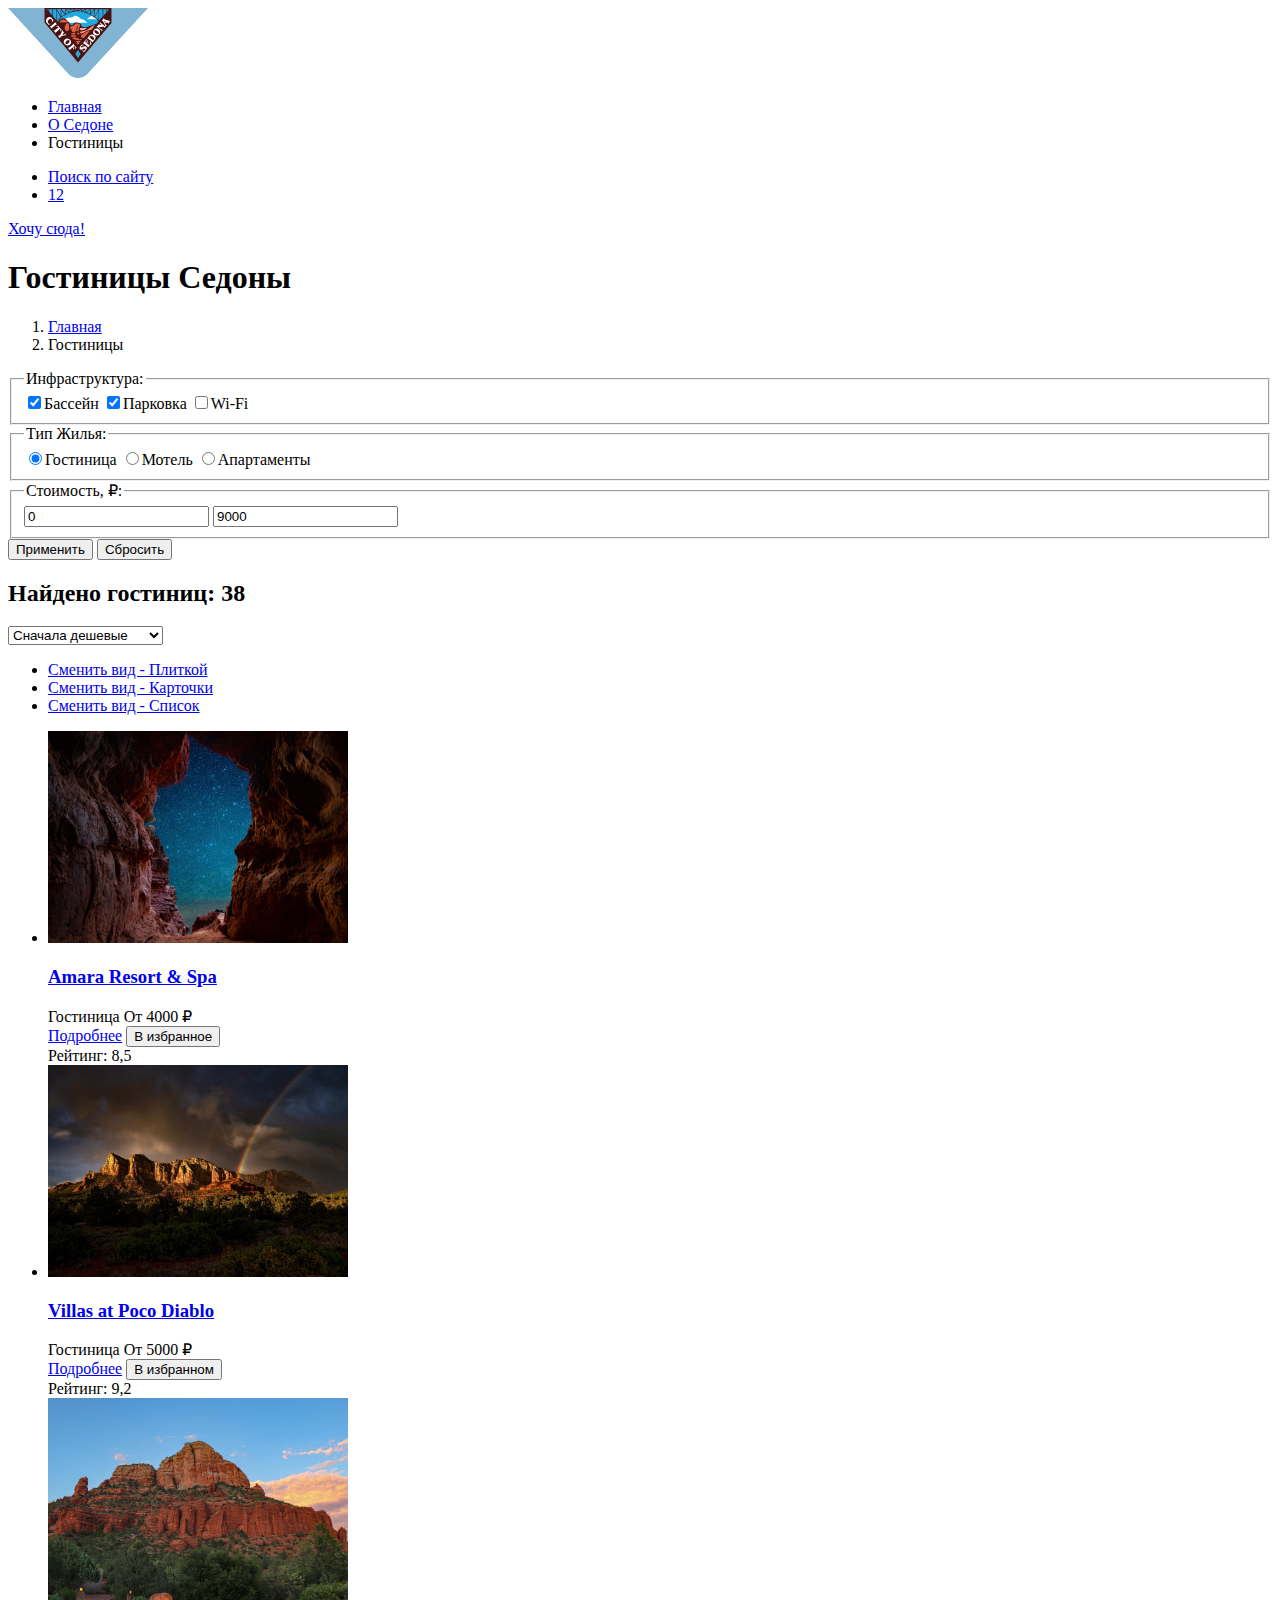
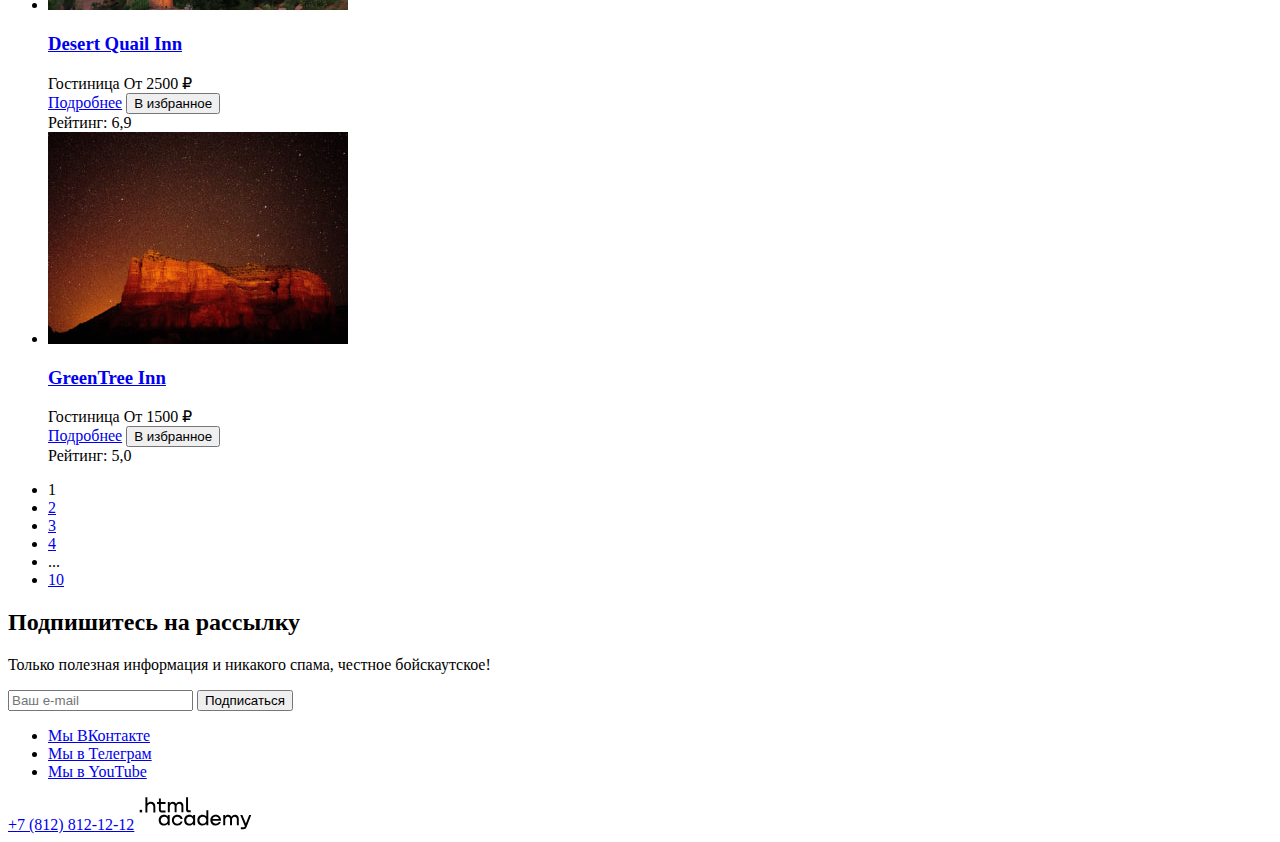
==== catalog.html @ 361b130b "Добавлена графика и правки в разметке" ====
<!DOCTYPE html>
<html lang="en">

  <head>
    <meta charset="UTF-8">
    <meta name="viewport" content="width=device-width, initial-scale=1.0">
    <link rel="icon" href="images/favicon.svg" sizes="any" type="image/svg+xml">
    <title>Каталог - Седона</title>
  </head>

  <body>
    <header class="main-header" data-test="header">
      <nav class="header-nav">
        <a class="logo" href="index.html">
          <img src="images/logo-sedona.svg" width="140" height="70" alt="Логотип Седона">
        </a>
        <ul class="header-links">
          <li class="header-links-item">
            <a href="index.html">Главная</a>
          </li>
          <li class="header-links-item">
            <a href="#">О Седоне</a>
          </li>
          <li class="header-links-item">
            <a class="active" aria-current="page">Гостиницы</a>
          </li>
        </ul>
        <ul class="header-icons">
          <li><a class="search" href="#">
              <span class="visually-hidden">Поиск по сайту</span>
            </a></li>
          <li><a class="favorites" href="#">
              <output class="visually-hidden" id="favorites-value" aria-label="Гостиниц в избранном">12</output>
              <!-- favorites::after content:"12"-->
            </a></li>
        </ul>
        <a href="#" class="header-btn">Хочу сюда!</a>
      </nav>
    </header>

    <main data-test="main">
      <section class="filter" data-test="filter">
        <h1 class="catalog-title">Гостиницы Седоны</h1>
        <ol class="breadcrumbs">
          <li class="breadcrumbs-item">
            <a href="index.html">
              <span class="visually-hidden">Главная</span>
            </a>
          </li>
          <li class="breadcrumbs-item">
            <a aria-current="page">Гостиницы</a>
          </li>
        </ol>
        <form class="filter-form" action="https://echo.htmlacademy.ru/" method="post">
          <fieldset class="infrastructure-filter">
            <legend>Инфраструктура:</legend>
            <label><input type="checkbox" name="pool" checked>Бассейн</label>
            <label><input type="checkbox" name="parking" checked>Парковка</label>
            <label><input type="checkbox" name="wifi">Wi-Fi</label>
          </fieldset>
          <fieldset class="housing-filter">
            <legend>Тип Жилья:</legend>
            <label><input type="radio" name="housing" checked>Гостиница</label>
            <label><input type="radio" name="housing">Мотель</label>
            <label><input type="radio" name="housing">Апартаменты</label>
          </fieldset>
          <fieldset class="price-filter">
            <legend>Стоимость, ₽:</legend>
            <input type="number" name="min-price" value="0">
            <input type="number" name="max-price" value="9000">
            <!-- range-slider -->
          </fieldset>
          <button class="apply-filter-btn" type="submit">Применить</button>
          <button class="reset-filter-btn" type="reset">Сбросить</button>
        </form>
      </section>
      <section class="catalog" data-test="catalog">
        <header class="catalog-header">
          <h2 class="catalog-title">Найдено гостиниц: <output id="hotels-found">38</output></h2>
          <select name="catalog-select" class="catalog-select" aria-label="Сортировка">
            <option value="cheap">Сначала дешевые</option>
            <option value="expensive">Сначала дорогие</option>
            <option value="popular">Сначала популярные</option>
          </select>
          <ul class="change-view-list">
            <li class="change-view-item">
              <a href="catalog.html?view=tile">
                <span class="visually-hidden">Сменить вид - Плиткой</span>
              </a>
            </li>
            <li class="change-view-item">
              <a href="catalog.html?view=card">
                <span class="visually-hidden">Сменить вид - Карточки</span>
              </a>
            </li>
            <li class="change-view-item">
              <a href="catalog.html?view=list">
                <span class="visually-hidden">Сменить вид - Список</span>
              </a>
            </li>
          </ul>
        </header>
        <ul class="catalog-cards">
          <li class="catalog-card"><!-- 1 -->
            <a href="#">
              <img src="images/catalog/hotel-1.jpg" width="300" height="212" alt="Звёздное небо в расщелине гор">
              <h3>Amara Resort & Spa</h3>
            </a>
            <div class="card-price-row">
              <span class="card-hotel-type">Гостиница</span>
              <span class="card-hotel-price">От 4000 ₽</span>
            </div>
            <div class="card-btns-row">
              <a class="catalog-card-btn" href="#">Подробнее</a>
              <button class="catalog-card-btn add-favorite-btn" type="button">В избранное</button>
            </div>
            <div class="card-rating-row">
              <div class="card-rating-stars"></div>
              <span>Рейтинг: <output class="rating-value">8,5</output></span>
            </div>
          </li>
          <li class="catalog-card"><!-- 2 -->
            <a href="#">
              <img src="images/catalog/hotel-2.jpg" width="300" height="212" alt="Радуга над горным хребтом">
              <h3>Villas at Poco Diablo</h3>
            </a>
            <div class="card-price-row">
              <span class="hotel-type">Гостиница</span>
              <span class="hotel-price">От 5000 ₽</span>
            </div>
            <div class="card-btns-row">
              <a class="catalog-card-btn" href="#">Подробнее</a>
              <button class="catalog-card-btn away-favorite-btn" type="button">В избранном</button>
            </div>
            <div class="card-rating-row">
              <div class="card-rating-stars"></div>
              <span>Рейтинг: <output class="rating-value">9,2</output></span>
            </div>
          </li>
          <li class="catalog-card"><!-- 3 -->
            <a href="#">
              <img src="images/catalog/hotel-3.jpg" width="300" height="212" alt="Горы на фоне голубого неба">
              <h3>Desert Quail Inn</h3>
            </a>
            <div class="card-price-row">
              <span class="card-hotel-type">Гостиница</span>
              <span class="card-hotel-price">От 2500 ₽</span>
            </div>
            <div class="card-btns-row">
              <a class="catalog-card-btn" href="#">Подробнее</a>
              <button class="catalog-card-btn add-favorite-btn" type="button">В избранное</button>
            </div>
            <div class="card-rating-row">
              <div class="card-rating-stars"></div>
              <span>Рейтинг: <output class="rating-value">6,9</output></span>
            </div>
          </li>
          <li class="catalog-card"><!-- 4 -->
            <a href="#">
              <img src="images/catalog/hotel-4.jpg" width="300" height="212" alt="Гора на фоне звёздного неба">
              <h3>GreenTree Inn</h3>
            </a>
            <div class="card-price-row">
              <span class="card-hotel-type">Гостиница</span>
              <span class="card-hotel-price">От 1500 ₽</span>
            </div>
            <div class="card-btns-row">
              <a class="catalog-card-btn" href="#">Подробнее</a>
              <button class="catalog-card-btn add-favorite-btn" type="button">В избранное</button>
            </div>
            <div class="card-rating-row">
              <div class="card-rating-stars"></div>
              <span>Рейтинг: <output class="rating-value">5,0</output></span>
            </div>
          </li>
        </ul>
        <ul class="pagination">
          <li class="pagination-item"><a class="pagination-current-page" aria-current="page">1</a></li>
          <li class="pagination-item"><a href="#">2</a></li>
          <li class="pagination-item"><a href="#">3</a></li>
          <li class="pagination-item"><a href="#">4</a></li>
          <li class="pagination-item"><span class="pagination-skip">...</span></li>
          <li class="pagination-item"><a href="#">10</a></li>
        </ul>
      </section>
      <section class="subscribe no-background" data-test="subscribe">
        <h2 class="subscribe-title">Подпишитесь на рассылку</h2>
        <p class="subscribe-text">Только полезная информация и никакого спама, честное бойскаутское!</p>
        <form class="subscribe-form" action="https://echo.htmlacademy.ru/" method="post">
          <input class="subscribe-input" type="email" name="email" placeholder="Ваш e-mail" required>
          <button type="submit">Подписаться</button>
        </form>
      </section>
    </main>

    <footer class="main-footer" data-test="footer">
      <ul class="socials">
        <li class="socials-item">
          <a href="https://vk.com/htmlacademy">
            <span class="visually-hidden">Мы ВКонтакте</span>
          </a>
        </li>
        <li class="socials-item">
          <a href="https://t.me/htmlacademy">
            <span class="visually-hidden">Мы в Телеграм</span>
          </a>
        </li>
        <li class="socials-item">
          <a href="https://www.youtube.com/user/htmlacademyru">
            <span class="visually-hidden">Мы в YouTube</span>
          </a>
        </li>
      </ul>
      <a href="tel:+78128121212" class="footer-phone">+7 (812) 812-12-12</a>
      <a href="https://htmlacademy.ru/intensive/htmlcss" class="logo-htmlacademy">
        <img src="images/html-academy.svg" width="115" height="33" alt="Логотип HTML-Academy">
      </a>
    </footer>
  </body>
</html>
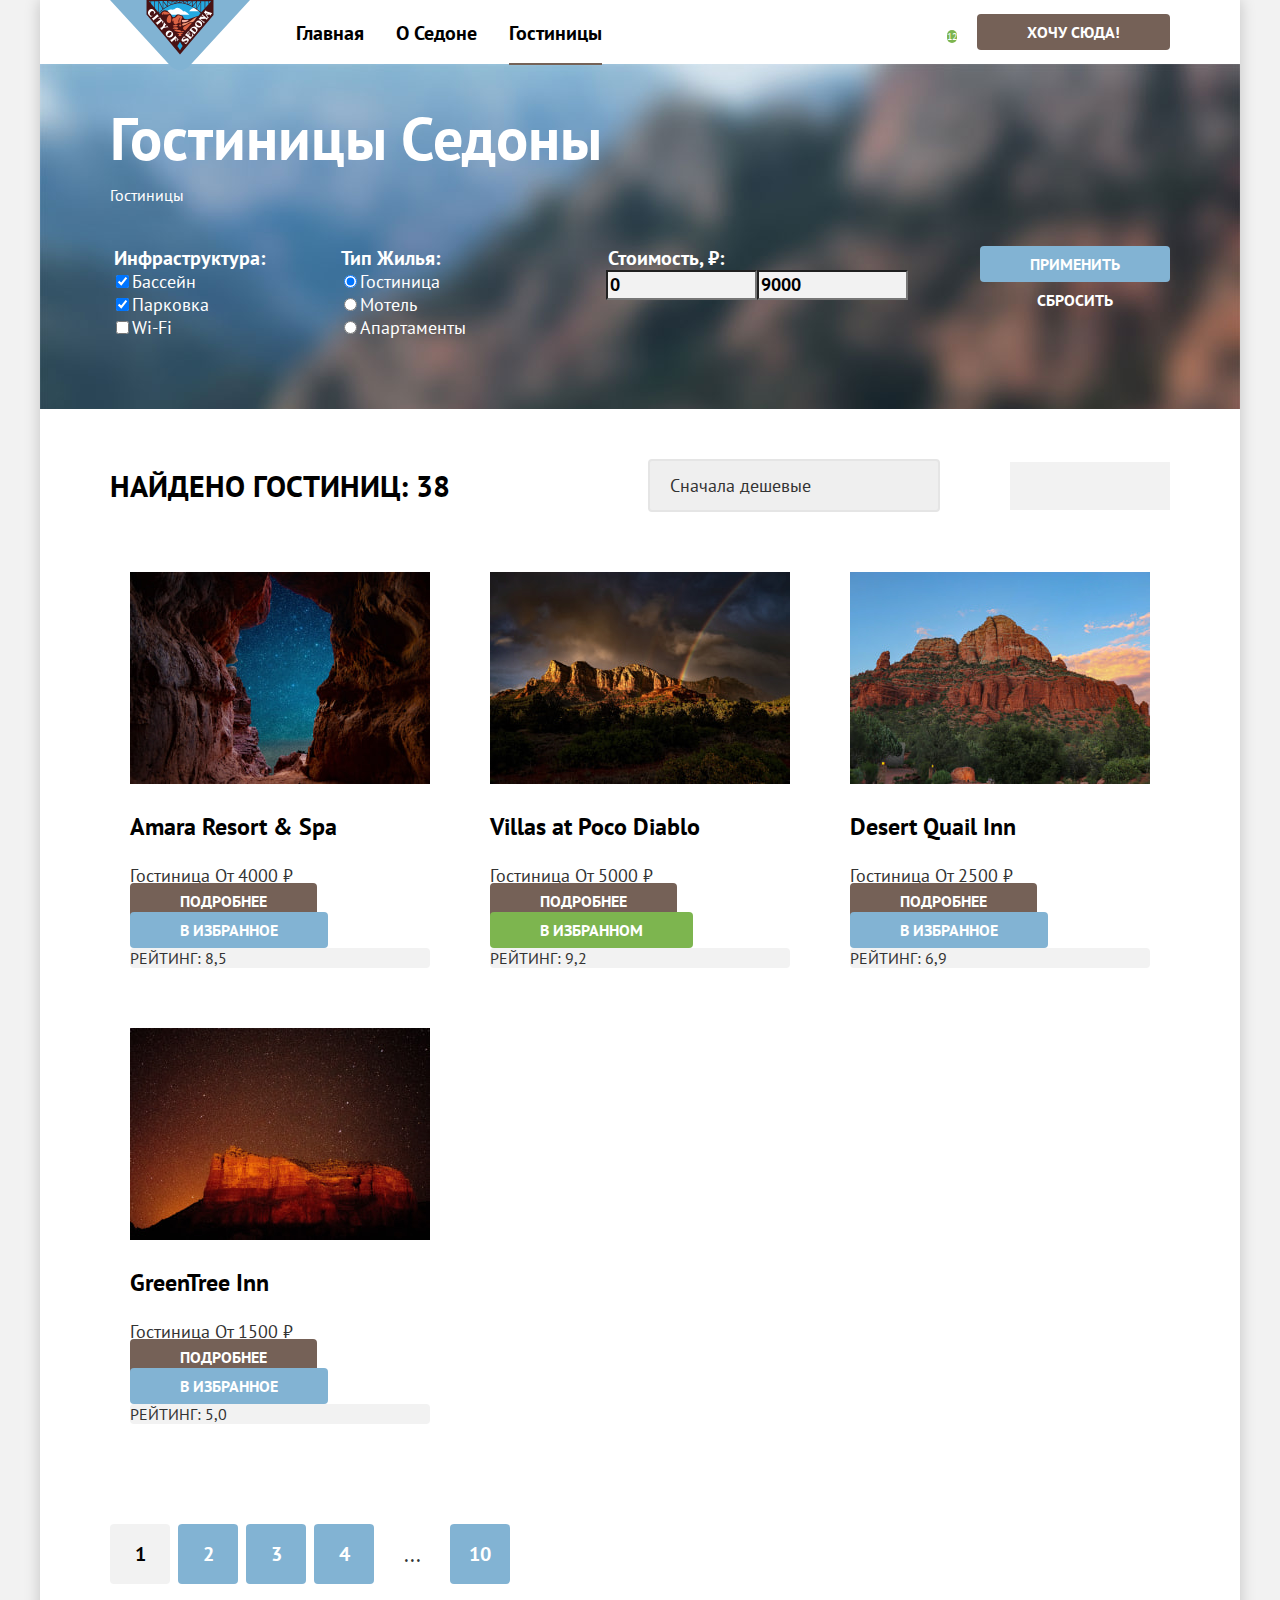
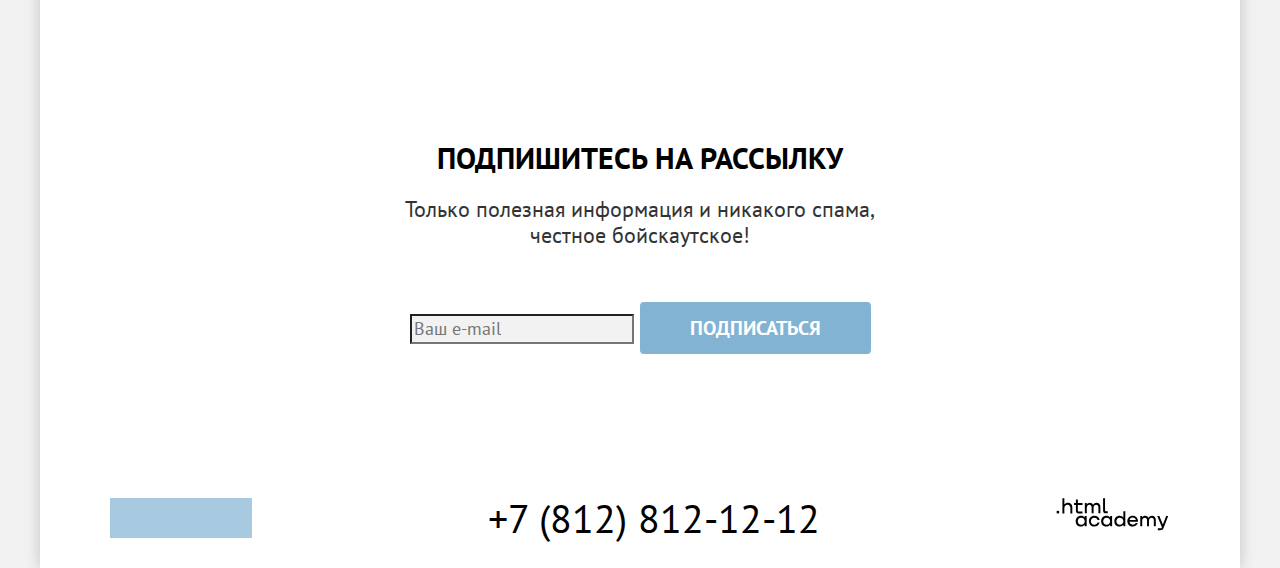
==== commit 3b334d1f: "Сетки, отступы, sticky footer" ====
--- a/catalog.html
+++ b/catalog.html
@@ -5,216 +5,221 @@
     <meta charset="UTF-8">
     <meta name="viewport" content="width=device-width, initial-scale=1.0">
     <link rel="icon" href="images/favicon.svg" sizes="any" type="image/svg+xml">
+    <link rel="stylesheet" href="styles/style.css">
     <title>Каталог - Седона</title>
   </head>
 
   <body>
-    <header class="main-header" data-test="header">
-      <nav class="header-nav">
-        <a class="logo" href="index.html">
-          <img src="images/logo-sedona.svg" width="140" height="70" alt="Логотип Седона">
-        </a>
-        <ul class="header-links">
-          <li class="header-links-item">
-            <a href="index.html">Главная</a>
+    <div class="page-wrapper">
+      <header class="main-header" data-test="header">
+        <nav class="header-nav">
+          <a class="logo" href="index.html">
+            <img src="images/logo-sedona.svg" width="140" height="70" alt="Логотип Седона">
+          </a>
+          <ul class="header-links">
+            <li class="header-links-item">
+              <a href="index.html">Главная</a>
+            </li>
+            <li class="header-links-item">
+              <a href="#">О Седоне</a>
+            </li>
+            <li class="header-links-item">
+              <a class="active" aria-current="page">Гостиницы</a>
+            </li>
+          </ul>
+          <ul class="header-icons">
+            <li><a class="header-search-link" href="#">
+                <span class="visually-hidden">Поиск по сайту</span>
+              </a></li>
+            <li><a class="header-favorites-link" href="#">
+                <output id="favoritesValue" aria-label="Гостиниц в избранном">12</output>
+              </a></li>
+          </ul>
+          <a href="#" class="btn header-btn">Хочу сюда!</a>
+        </nav>
+      </header>
+      <!-- MAIN -->
+      <main data-test="main">
+        <section class="filter" data-test="filter">
+          <h1 class="catalog-title">Гостиницы Седоны</h1>
+          <ol class="breadcrumbs">
+            <li class="breadcrumbs-item">
+              <a href="index.html">
+                <span class="visually-hidden">Главная</span>
+              </a>
+            </li>
+            <li class="breadcrumbs-item">
+              <a aria-current="page">Гостиницы</a>
+            </li>
+          </ol>
+          <form class="filter-form" action="https://echo.htmlacademy.ru/" method="post">
+            <fieldset class="infrastructure-filter">
+              <legend class="filter-form-title">Инфраструктура:</legend>
+              <label><input type="checkbox" name="pool" checked>Бассейн</label>
+              <label><input type="checkbox" name="parking" checked>Парковка</label>
+              <label><input type="checkbox" name="wifi">Wi-Fi</label>
+            </fieldset>
+            <fieldset class="housing-filter">
+              <legend class="filter-form-title">Тип Жилья:</legend>
+              <label><input type="radio" name="housing" checked>Гостиница</label>
+              <label><input type="radio" name="housing">Мотель</label>
+              <label><input type="radio" name="housing">Апартаменты</label>
+            </fieldset>
+            <fieldset class="price-filter">
+              <legend class="filter-form-title">Стоимость, ₽:</legend>
+              <input type="number" name="min-price" value="0">
+              <input type="number" name="max-price" value="9000">
+              <!-- range-slider -->
+            </fieldset>
+            <div class="filter-buttons">
+              <button class="btn apply-filter-btn" type="submit">Применить</button>
+              <button class="btn reset-filter-btn" type="reset">Сбросить</button>
+            </div>
+          </form>
+        </section>
+        <section class="catalog-result" data-test="catalog">
+          <header class="catalog-header">
+            <h2 class="catalog-result-title">Найдено гостиниц: <output id="hotelsFound">38</output></h2>
+            <select name="catalog-select" class="catalog-select" aria-label="Сортировка">
+              <option value="cheap">Сначала дешевые</option>
+              <option value="expensive">Сначала дорогие</option>
+              <option value="popular">Сначала популярные</option>
+            </select>
+            <ul class="change-view-list">
+              <li class="change-view-item">
+                <a href="catalog.html?view=tile">
+                  <span class="visually-hidden">Сменить вид - Плиткой</span>
+                </a>
+              </li>
+              <li class="change-view-item">
+                <a href="catalog.html?view=card">
+                  <span class="visually-hidden">Сменить вид - Карточки</span>
+                </a>
+              </li>
+              <li class="change-view-item">
+                <a href="catalog.html?view=list">
+                  <span class="visually-hidden">Сменить вид - Список</span>
+                </a>
+              </li>
+            </ul>
+          </header>
+          <ul class="catalog-cards">
+            <li class="catalog-card"><!-- 1 -->
+              <a href="#">
+                <img src="images/catalog/hotel-1.jpg" width="300" height="212" alt="Звёздное небо в расщелине гор">
+                <h3>Amara Resort & Spa</h3>
+              </a>
+              <div class="card-price-row">
+                <span class="card-hotel-type">Гостиница</span>
+                <span class="card-hotel-price">От 4000 ₽</span>
+              </div>
+              <div class="card-btns-row">
+                <a class="catalog-card-btn" href="#">Подробнее</a>
+                <button class="catalog-card-btn add-favorite-btn" type="button">В избранное</button>
+              </div>
+              <div class="card-rating-row">
+                <div class="card-rating-stars"></div>
+                <span>Рейтинг: <output class="rating-value">8,5</output></span>
+              </div>
+            </li>
+            <li class="catalog-card"><!-- 2 -->
+              <a href="#">
+                <img src="images/catalog/hotel-2.jpg" width="300" height="212" alt="Радуга над горным хребтом">
+                <h3>Villas at Poco Diablo</h3>
+              </a>
+              <div class="card-price-row">
+                <span class="hotel-type">Гостиница</span>
+                <span class="hotel-price">От 5000 ₽</span>
+              </div>
+              <div class="card-btns-row">
+                <a class="catalog-card-btn" href="#">Подробнее</a>
+                <button class="catalog-card-btn away-favorite-btn" type="button">В избранном</button>
+              </div>
+              <div class="card-rating-row">
+                <div class="card-rating-stars"></div>
+                <span>Рейтинг: <output class="rating-value">9,2</output></span>
+              </div>
+            </li>
+            <li class="catalog-card"><!-- 3 -->
+              <a href="#">
+                <img src="images/catalog/hotel-3.jpg" width="300" height="212" alt="Горы на фоне голубого неба">
+                <h3>Desert Quail Inn</h3>
+              </a>
+              <div class="card-price-row">
+                <span class="card-hotel-type">Гостиница</span>
+                <span class="card-hotel-price">От 2500 ₽</span>
+              </div>
+              <div class="card-btns-row">
+                <a class="catalog-card-btn" href="#">Подробнее</a>
+                <button class="catalog-card-btn add-favorite-btn" type="button">В избранное</button>
+              </div>
+              <div class="card-rating-row">
+                <div class="card-rating-stars"></div>
+                <span>Рейтинг: <output class="rating-value">6,9</output></span>
+              </div>
+            </li>
+            <li class="catalog-card"><!-- 4 -->
+              <a href="#">
+                <img src="images/catalog/hotel-4.jpg" width="300" height="212" alt="Гора на фоне звёздного неба">
+                <h3>GreenTree Inn</h3>
+              </a>
+              <div class="card-price-row">
+                <span class="card-hotel-type">Гостиница</span>
+                <span class="card-hotel-price">От 1500 ₽</span>
+              </div>
+              <div class="card-btns-row">
+                <a class="catalog-card-btn" href="#">Подробнее</a>
+                <button class="catalog-card-btn add-favorite-btn" type="button">В избранное</button>
+              </div>
+              <div class="card-rating-row">
+                <div class="card-rating-stars"></div>
+                <span>Рейтинг: <output class="rating-value">5,0</output></span>
+              </div>
+            </li>
+          </ul>
+          <ul class="pagination">
+            <li class="pagination-item"><a class="pagination-current-page" aria-current="page">1</a></li>
+            <li class="pagination-item"><a href="#">2</a></li>
+            <li class="pagination-item"><a href="#">3</a></li>
+            <li class="pagination-item"><a href="#">4</a></li>
+            <li class="pagination-item"><span class="pagination-skip">...</span></li>
+            <li class="pagination-item"><a href="#">10</a></li>
+          </ul>
+        </section>
+        <section class="subscribe no-background" data-test="subscribe">
+          <h2 class="subscribe-title">Подпишитесь на рассылку</h2>
+          <p class="subscribe-text">Только полезная информация и никакого спама,<br>честное бойскаутское!</p>
+          <form class="subscribe-form" action="https://echo.htmlacademy.ru/" method="post">
+            <input class="subscribe-input" type="email" name="email" placeholder="Ваш e-mail" required>
+            <button class="btn subscribe-btn" type="submit">Подписаться</button>
+          </form>
+        </section>
+      </main>
+      <!-- FOOTER -->
+      <footer class="main-footer" data-test="footer">
+        <ul class="socials">
+          <li class="socials-item">
+            <a href="https://vk.com/htmlacademy">
+              <span class="visually-hidden">Мы ВКонтакте</span>
+            </a>
           </li>
-          <li class="header-links-item">
-            <a href="#">О Седоне</a>
+          <li class="socials-item">
+            <a href="https://t.me/htmlacademy">
+              <span class="visually-hidden">Мы в Телеграм</span>
+            </a>
           </li>
-          <li class="header-links-item">
-            <a class="active" aria-current="page">Гостиницы</a>
+          <li class="socials-item">
+            <a href="https://www.youtube.com/user/htmlacademyru">
+              <span class="visually-hidden">Мы в YouTube</span>
+            </a>
           </li>
         </ul>
-        <ul class="header-icons">
-          <li><a class="search" href="#">
-              <span class="visually-hidden">Поиск по сайту</span>
-            </a></li>
-          <li><a class="favorites" href="#">
-              <output class="visually-hidden" id="favorites-value" aria-label="Гостиниц в избранном">12</output>
-              <!-- favorites::after content:"12"-->
-            </a></li>
-        </ul>
-        <a href="#" class="header-btn">Хочу сюда!</a>
-      </nav>
-    </header>
+        <a href="tel:+78128121212" class="footer-phone">+7 (812) 812-12-12</a>
+        <a href="https://htmlacademy.ru/intensive/htmlcss" class="logo-htmlacademy">
+          <img src="images/html-academy.svg" width="115" height="33" alt="Логотип HTML-Academy">
+        </a>
+      </footer>
+    </div>
+  </body>
 
-    <main data-test="main">
-      <section class="filter" data-test="filter">
-        <h1 class="catalog-title">Гостиницы Седоны</h1>
-        <ol class="breadcrumbs">
-          <li class="breadcrumbs-item">
-            <a href="index.html">
-              <span class="visually-hidden">Главная</span>
-            </a>
-          </li>
-          <li class="breadcrumbs-item">
-            <a aria-current="page">Гостиницы</a>
-          </li>
-        </ol>
-        <form class="filter-form" action="https://echo.htmlacademy.ru/" method="post">
-          <fieldset class="infrastructure-filter">
-            <legend>Инфраструктура:</legend>
-            <label><input type="checkbox" name="pool" checked>Бассейн</label>
-            <label><input type="checkbox" name="parking" checked>Парковка</label>
-            <label><input type="checkbox" name="wifi">Wi-Fi</label>
-          </fieldset>
-          <fieldset class="housing-filter">
-            <legend>Тип Жилья:</legend>
-            <label><input type="radio" name="housing" checked>Гостиница</label>
-            <label><input type="radio" name="housing">Мотель</label>
-            <label><input type="radio" name="housing">Апартаменты</label>
-          </fieldset>
-          <fieldset class="price-filter">
-            <legend>Стоимость, ₽:</legend>
-            <input type="number" name="min-price" value="0">
-            <input type="number" name="max-price" value="9000">
-            <!-- range-slider -->
-          </fieldset>
-          <button class="apply-filter-btn" type="submit">Применить</button>
-          <button class="reset-filter-btn" type="reset">Сбросить</button>
-        </form>
-      </section>
-      <section class="catalog" data-test="catalog">
-        <header class="catalog-header">
-          <h2 class="catalog-title">Найдено гостиниц: <output id="hotels-found">38</output></h2>
-          <select name="catalog-select" class="catalog-select" aria-label="Сортировка">
-            <option value="cheap">Сначала дешевые</option>
-            <option value="expensive">Сначала дорогие</option>
-            <option value="popular">Сначала популярные</option>
-          </select>
-          <ul class="change-view-list">
-            <li class="change-view-item">
-              <a href="catalog.html?view=tile">
-                <span class="visually-hidden">Сменить вид - Плиткой</span>
-              </a>
-            </li>
-            <li class="change-view-item">
-              <a href="catalog.html?view=card">
-                <span class="visually-hidden">Сменить вид - Карточки</span>
-              </a>
-            </li>
-            <li class="change-view-item">
-              <a href="catalog.html?view=list">
-                <span class="visually-hidden">Сменить вид - Список</span>
-              </a>
-            </li>
-          </ul>
-        </header>
-        <ul class="catalog-cards">
-          <li class="catalog-card"><!-- 1 -->
-            <a href="#">
-              <img src="images/catalog/hotel-1.jpg" width="300" height="212" alt="Звёздное небо в расщелине гор">
-              <h3>Amara Resort & Spa</h3>
-            </a>
-            <div class="card-price-row">
-              <span class="card-hotel-type">Гостиница</span>
-              <span class="card-hotel-price">От 4000 ₽</span>
-            </div>
-            <div class="card-btns-row">
-              <a class="catalog-card-btn" href="#">Подробнее</a>
-              <button class="catalog-card-btn add-favorite-btn" type="button">В избранное</button>
-            </div>
-            <div class="card-rating-row">
-              <div class="card-rating-stars"></div>
-              <span>Рейтинг: <output class="rating-value">8,5</output></span>
-            </div>
-          </li>
-          <li class="catalog-card"><!-- 2 -->
-            <a href="#">
-              <img src="images/catalog/hotel-2.jpg" width="300" height="212" alt="Радуга над горным хребтом">
-              <h3>Villas at Poco Diablo</h3>
-            </a>
-            <div class="card-price-row">
-              <span class="hotel-type">Гостиница</span>
-              <span class="hotel-price">От 5000 ₽</span>
-            </div>
-            <div class="card-btns-row">
-              <a class="catalog-card-btn" href="#">Подробнее</a>
-              <button class="catalog-card-btn away-favorite-btn" type="button">В избранном</button>
-            </div>
-            <div class="card-rating-row">
-              <div class="card-rating-stars"></div>
-              <span>Рейтинг: <output class="rating-value">9,2</output></span>
-            </div>
-          </li>
-          <li class="catalog-card"><!-- 3 -->
-            <a href="#">
-              <img src="images/catalog/hotel-3.jpg" width="300" height="212" alt="Горы на фоне голубого неба">
-              <h3>Desert Quail Inn</h3>
-            </a>
-            <div class="card-price-row">
-              <span class="card-hotel-type">Гостиница</span>
-              <span class="card-hotel-price">От 2500 ₽</span>
-            </div>
-            <div class="card-btns-row">
-              <a class="catalog-card-btn" href="#">Подробнее</a>
-              <button class="catalog-card-btn add-favorite-btn" type="button">В избранное</button>
-            </div>
-            <div class="card-rating-row">
-              <div class="card-rating-stars"></div>
-              <span>Рейтинг: <output class="rating-value">6,9</output></span>
-            </div>
-          </li>
-          <li class="catalog-card"><!-- 4 -->
-            <a href="#">
-              <img src="images/catalog/hotel-4.jpg" width="300" height="212" alt="Гора на фоне звёздного неба">
-              <h3>GreenTree Inn</h3>
-            </a>
-            <div class="card-price-row">
-              <span class="card-hotel-type">Гостиница</span>
-              <span class="card-hotel-price">От 1500 ₽</span>
-            </div>
-            <div class="card-btns-row">
-              <a class="catalog-card-btn" href="#">Подробнее</a>
-              <button class="catalog-card-btn add-favorite-btn" type="button">В избранное</button>
-            </div>
-            <div class="card-rating-row">
-              <div class="card-rating-stars"></div>
-              <span>Рейтинг: <output class="rating-value">5,0</output></span>
-            </div>
-          </li>
-        </ul>
-        <ul class="pagination">
-          <li class="pagination-item"><a class="pagination-current-page" aria-current="page">1</a></li>
-          <li class="pagination-item"><a href="#">2</a></li>
-          <li class="pagination-item"><a href="#">3</a></li>
-          <li class="pagination-item"><a href="#">4</a></li>
-          <li class="pagination-item"><span class="pagination-skip">...</span></li>
-          <li class="pagination-item"><a href="#">10</a></li>
-        </ul>
-      </section>
-      <section class="subscribe no-background" data-test="subscribe">
-        <h2 class="subscribe-title">Подпишитесь на рассылку</h2>
-        <p class="subscribe-text">Только полезная информация и никакого спама, честное бойскаутское!</p>
-        <form class="subscribe-form" action="https://echo.htmlacademy.ru/" method="post">
-          <input class="subscribe-input" type="email" name="email" placeholder="Ваш e-mail" required>
-          <button type="submit">Подписаться</button>
-        </form>
-      </section>
-    </main>
-
-    <footer class="main-footer" data-test="footer">
-      <ul class="socials">
-        <li class="socials-item">
-          <a href="https://vk.com/htmlacademy">
-            <span class="visually-hidden">Мы ВКонтакте</span>
-          </a>
-        </li>
-        <li class="socials-item">
-          <a href="https://t.me/htmlacademy">
-            <span class="visually-hidden">Мы в Телеграм</span>
-          </a>
-        </li>
-        <li class="socials-item">
-          <a href="https://www.youtube.com/user/htmlacademyru">
-            <span class="visually-hidden">Мы в YouTube</span>
-          </a>
-        </li>
-      </ul>
-      <a href="tel:+78128121212" class="footer-phone">+7 (812) 812-12-12</a>
-      <a href="https://htmlacademy.ru/intensive/htmlcss" class="logo-htmlacademy">
-        <img src="images/html-academy.svg" width="115" height="33" alt="Логотип HTML-Academy">
-      </a>
-    </footer>
-  </body>
 </html>
--- a/styles/style.css
+++ b/styles/style.css
@@ -0,0 +1,358 @@
+@font-face {
+  font-family: "PT Sans";
+  font-style: normal;
+  font-weight: 400;
+  src: url("../fonts/ptsans-400.woff2") format("woff2");
+  font-display: swap;
+}
+@font-face {
+  font-family: "PT Sans";
+  font-style: normal;
+  font-weight: 700;
+  src: url("../fonts/ptsans-700.woff2") format("woff2");
+  font-display: swap;
+}
+body {
+  font-family: "PT Sans", sans-serif;
+  font-size: 22px;
+  line-height: 26px;
+  background-color: #f2f2f2;
+  margin:0;
+  color: #333333;
+}
+html, body {
+  height: 100%;
+}
+.header-nav a, .footer-phone, .catalog-result a {
+  text-decoration: none;
+}
+.header-nav ul, .advantages-list, .service-list,
+.socials, .breadcrumbs, .change-view-list, .catalog-cards, .pagination {
+  margin: 0;
+  padding: 0;
+  list-style: none;
+}
+.page-wrapper {
+  flex-direction: column;
+  background-color: #ffffff;
+  width: 1200px;
+  margin: 0 auto;
+  min-height: 100%;
+  box-shadow: 0 0 15px rgba(0, 0, 0, 0.2);
+}
+main {
+  flex-grow: 1;
+}
+.btn, .catalog-card-btn {
+  font-family: inherit;
+  background-color: #756157;
+  font-weight: bold;
+  text-transform: uppercase;
+  color: #fff;
+  padding: 8px 50px;
+  border-radius: 4px;
+}
+.page-wrapper, .header-nav, .header-nav ul, .main-footer,
+.service-list, .filter-form, .filter-form fieldset, .filter-buttons,
+.catalog-header, .change-view-list, .catalog-cards, .pagination {
+  display: flex;
+}
+.header-nav {
+  position: relative;
+  height: 64px;
+  padding: 0 70px;
+}
+.logo {
+  align-self: start;
+  margin-right: 30px;
+}
+.header-links-item a {
+  font-size: 20px;
+  line-height: 24px;
+  font-weight: bold;
+  color: #000;
+  padding: 20px 16px;
+}
+.header-links-item a.active {
+  text-decoration: underline;
+  text-decoration-color: #756257;
+  text-decoration-thickness: 2px;
+  text-underline-offset: 23px;
+}
+.header-nav .header-icons {
+  margin-left: auto;
+}
+.header-favorites-link output {
+  background-color: #7DB54F;
+  font-size: 10px;
+  line-height: 10px;
+  color: #fff;
+  border-radius: 10px;
+}
+.header-btn {
+  margin-left:20px;
+}
+.header-btn, .filter-form button,
+.catalog-card-btn, .card-rating-row {
+  font-size: 16px;
+  line-height: 20px;
+}
+.main-index, .subscribe.no-background {
+  text-align: center;
+}
+.main-index p, .main-index h2, .main-index h3,
+.catalog-result-title, .no-background h2, .no-background p  {
+  margin: 0;
+}
+.hero {
+  background-color: rgba(130, 179, 211, 0.7);
+  background-image: url(../images/divider.svg), url(../images/index-bg.jpg);
+  background-position: center bottom -1px, center center;
+  background-repeat: no-repeat;
+  background-size: 100% auto, cover;
+}
+.hero img {
+  margin: 51px auto 82px;
+}
+.lead, .subscribe-title, .catalog-result-title {
+  font-size: 30px;
+  line-height: 36px;
+  font-weight: bold;
+  text-transform: uppercase;
+  color: #000;
+}
+.advantages > .lead {
+  margin-top: 69px;
+}
+.advantages > .section-text {
+  margin-top: 25px;
+  margin-bottom: 90px;
+}
+.advantages h3, .service h3, .catalog-cards h3 {
+  font-size: 24px;
+  line-height: 28px;
+  text-transform: uppercase;
+  color:#000;
+}
+.advantages-item, .service-item, .card-price-row {
+  background-color: rgba(131, 179, 211, 0.12);
+  font-size: 18px;
+  line-height: 21px;
+  color: #333333;
+}
+.advantages-item:nth-child(3) {
+  background-color: rgba(131, 179, 211, 0.2);
+}
+.advantages-item.item-wide, .subscribe-btn,
+.apply-filter-btn, .add-favorite-btn, .pagination-item a {
+  background-color: rgba(130, 179, 211, 1);
+  color:#fff;
+}
+.service > .lead {
+  margin-top: 64px;
+}
+.service > .section-text {
+  margin-top: 20px;
+  margin-bottom: 64px;
+}
+.service-item {
+  width: 400px;
+  height: 385px;
+}
+.service-item h3 {
+  margin-top: 183px;
+}
+.service-item p {
+  margin-top: 30px;
+}
+.service-item:nth-child(2), .card-price-row {
+  background-color: #fff;
+}
+.search-section, .subscribe {
+  padding: 96px;
+}
+.search-section > .lead, h2.subscribe-title {
+  margin-bottom: 20px;
+}
+.search-section > .section-text, p.subscribe-text {
+  margin-bottom: 54px;
+}
+.search-section-btn, .subscribe-btn {
+  font-size: 20px;
+  line-height: 36px;
+  border: none;
+}
+.subscribe {
+  background: url(../images/subscribe-bg.jpg) no-repeat rgba(130, 179, 211, 0.7);
+  background-size: cover;
+  padding-bottom: 104px;
+}
+.main-index .subscribe-title, .main-index .subscribe-text,
+.item-wide h3, .item-wide p {
+  color: #fff;
+}
+.subscribe-input, .price-filter input[type=number] {
+  font-family: inherit;
+  background-color: #f2f2f2;
+  font-size: 18px;
+  line-height: 24px;
+}
+.main-footer {
+  justify-content: space-between;
+  padding: 40px 70px 30px;
+}
+.socials {
+  width: 142px;
+  background-color: rgba(130, 179, 211, 0.7);
+}
+.footer-phone {
+  font-size: 40px;
+  line-height: 40px;
+  color: #000;
+}
+/*---CATALOG---*/
+
+.filter {
+  background: url(../images/catalog-bg.jpg) no-repeat rgba(130, 179, 211, 0.7);
+  background-size: cover;
+  color: #fff;
+  padding: 35px 70px 70px;
+}
+.catalog-title {
+  margin: 0;
+  margin-bottom: 8px;
+  font-size: 60px;
+  line-height: 78px;
+}
+.breadcrumbs {
+  margin-bottom: 40px;
+}
+.breadcrumbs-item {
+  font-size: 16px;
+  line-height: 21px;
+}
+.filter-form {
+  align-items: start;
+}
+.filter-form fieldset {
+  padding: 0;
+}
+.filter-form fieldset, .filter-form button, button.catalog-card-btn {
+  border: none;
+}
+.infrastructure-filter {
+  margin-right: 70px;
+}
+.housing-filter {
+  margin-right: auto;
+}
+.filter-buttons {
+  margin-left: 70px;
+}
+.infrastructure-filter, .housing-filter, .filter-buttons {
+  flex-direction: column;
+}
+.filter-form-title {
+  font-size: 20px;
+  line-height: 24px;
+  font-weight: bold;
+}
+.filter-form label {
+  font-size: 18px;
+  line-height: 23px;
+}
+.price-filter input[type=number] {
+  font-weight: bold;
+  width: 143px;
+}
+.reset-filter-btn {
+  background: none;
+  font-weight: bold;
+  text-transform: uppercase;
+  color: #fff;
+}
+.catalog-result {
+  padding: 50px 70px 60px;
+}
+.catalog-header {
+  margin-bottom: 40px;
+}
+.catalog-header, .header-nav {
+  align-items: center;
+}
+.catalog-select {
+  font-family: inherit;
+  width: 292px;
+  border: 2px solid #E5E5E5;
+  border-radius: 4px;
+  font-size: 18px;
+  line-height: 21px;
+  color: #333333;
+  appearance: none;
+  padding: 14px 20px;
+  margin-right: 70px;
+  margin-left: auto;
+}
+.change-view-list {
+  width: 160px;
+  height:48px;
+  background-color: #f2f2f2;
+}
+.catalog-cards {
+  flex-wrap: wrap;
+  gap: 20px;
+  margin-bottom: 80px;
+}
+.catalog-card {
+  width: 300px;
+  padding: 20px;
+}
+.catalog-card h3 {
+  text-transform: none;
+  color: #000;
+}
+.away-favorite-btn {
+  background-color: #7DB54F;
+}
+.card-rating-row span {
+  display: block;
+  background: #F2F2F2;
+  text-transform: uppercase;
+  color: #333333;
+  border-radius: 4px;
+}
+.pagination {
+  gap: 8px;
+}
+.pagination-item a, .pagination-skip {
+  display: grid;
+  width: 60px;
+  height: 60px;
+  place-items: center;
+}
+.pagination-item a {
+  font-size: 20px;
+  line-height: 36px;
+  font-weight: bold;
+  border-radius: 4px;
+}
+.pagination-item .pagination-current-page  {
+  background-color: #f2f2f2;
+  color: #000;
+}
+.subscribe.no-background {
+  background: none;
+}
+
+.visually-hidden {
+  position: absolute;
+  width: 1px;
+  height: 1px;
+  margin: -1px;
+  border: 0;
+  padding: 0;
+  white-space: nowrap;
+  clip-path: inset(100%);
+  clip: rect(0 0 0 0);
+  overflow: hidden;
+}
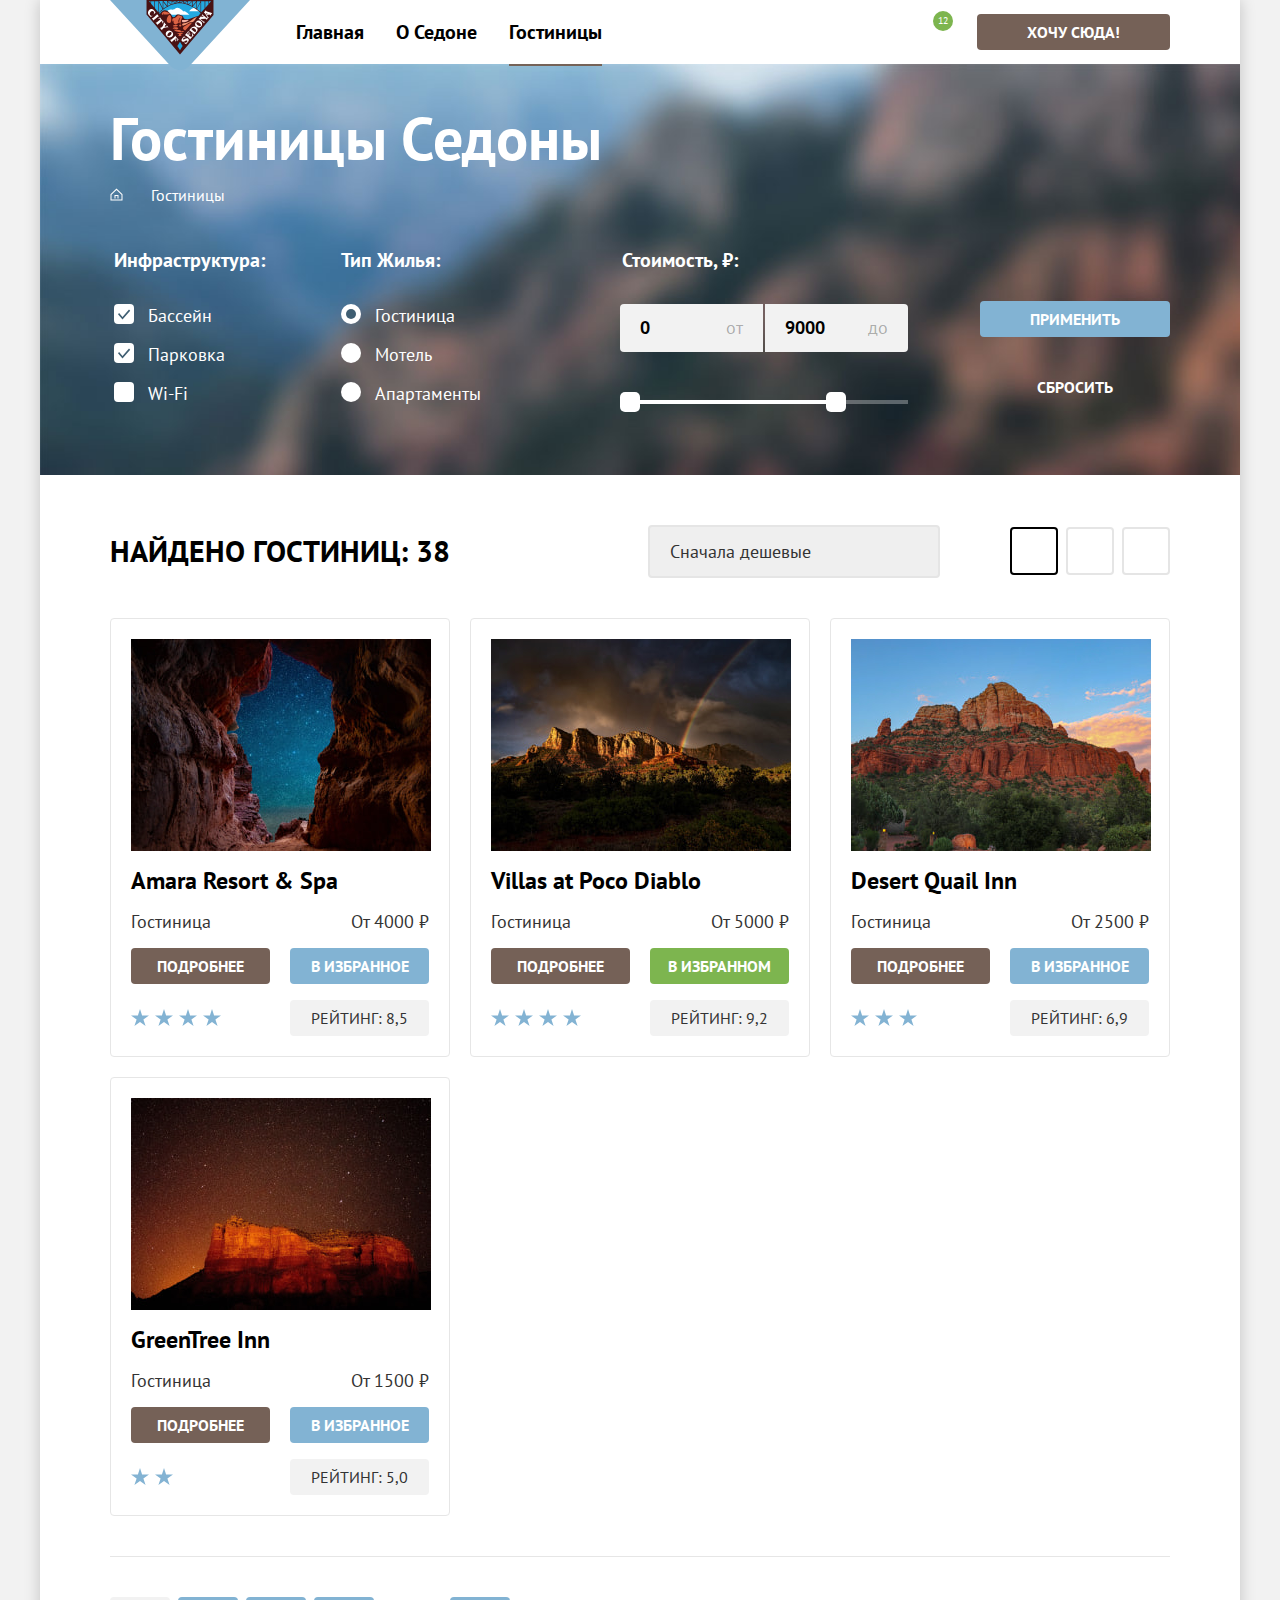
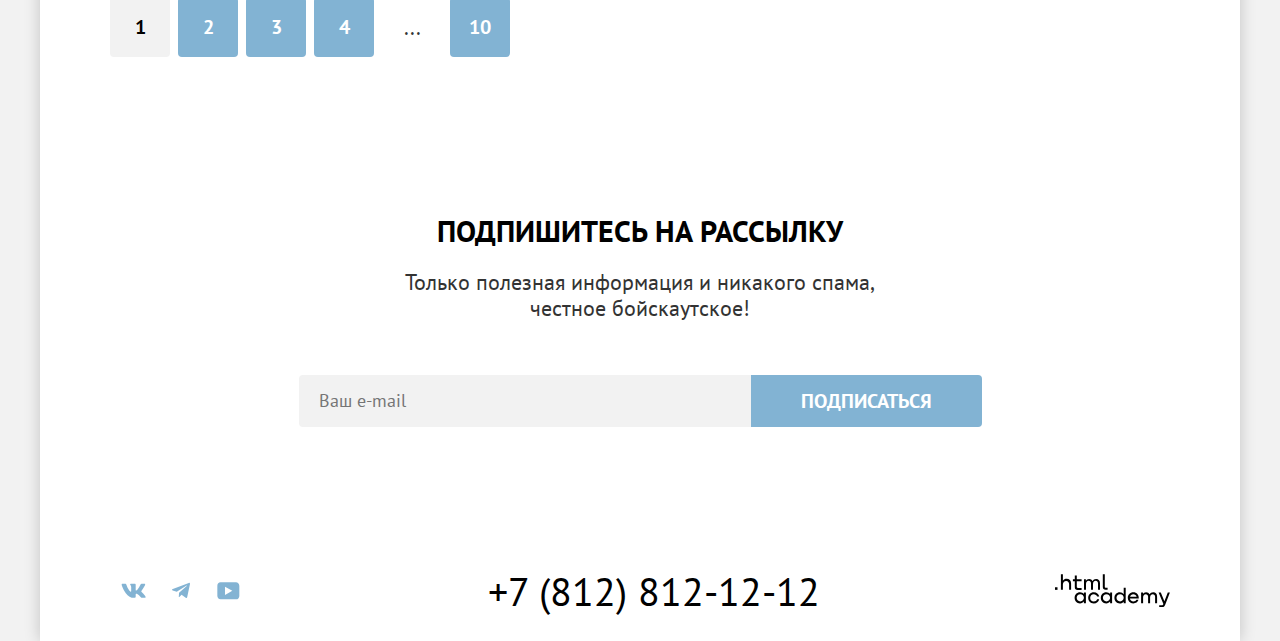
==== commit d761b922: "Состояния кнопок, полей форм, range slider" ====
--- a/catalog.html
+++ b/catalog.html
@@ -4,7 +4,7 @@
   <head>
     <meta charset="UTF-8">
     <meta name="viewport" content="width=device-width, initial-scale=1.0">
-    <link rel="icon" href="images/favicon.svg" sizes="any" type="image/svg+xml">
+    <link rel="icon" href="favicon.svg" sizes="any" type="image/svg+xml">
     <link rel="stylesheet" href="styles/style.css">
     <title>Каталог - Седона</title>
   </head>
@@ -29,7 +29,7 @@
           </ul>
           <ul class="header-icons">
             <li><a class="header-search-link" href="#">
-                <span class="visually-hidden">Поиск по сайту</span>
+                <span class="visually-hidden">Поиск</span>
               </a></li>
             <li><a class="header-favorites-link" href="#">
                 <output id="favoritesValue" aria-label="Гостиниц в избранном">12</output>
@@ -44,32 +44,55 @@
           <h1 class="catalog-title">Гостиницы Седоны</h1>
           <ol class="breadcrumbs">
             <li class="breadcrumbs-item">
-              <a href="index.html">
+              <a class="breadcrumbs-to-home" href="index.html">
+                <svg width="13" height="15" viewBox="0 0 13 15" fill="none" xmlns="http://www.w3.org/2000/svg">
+                  <path
+                    d="M6.5 0.5L0.5 6.30006V12.5001H12.5V6.30006L6.5 0.5ZM11.5 11.5001H1.5V6.70005L6.5 1.9L11.5 6.70005V11.5001Z"
+                    fill="white" />
+                  <path d="M4.5 10.5001H5.5V8.00005H7.5V10.5001H8.5V7.00005H4.5V10.5001Z" fill="white" />
+                </svg>
                 <span class="visually-hidden">Главная</span>
               </a>
             </li>
-            <li class="breadcrumbs-item">
+            <li class="breadcrumbs-item breadcrumbs-current">
               <a aria-current="page">Гостиницы</a>
             </li>
           </ol>
           <form class="filter-form" action="https://echo.htmlacademy.ru/" method="post">
             <fieldset class="infrastructure-filter">
               <legend class="filter-form-title">Инфраструктура:</legend>
-              <label><input type="checkbox" name="pool" checked>Бассейн</label>
-              <label><input type="checkbox" name="parking" checked>Парковка</label>
-              <label><input type="checkbox" name="wifi">Wi-Fi</label>
+              <label><input class="visually-hidden" type="checkbox" name="pool" checked>Бассейн</label>
+              <label><input class="visually-hidden" type="checkbox" name="parking" checked>Парковка</label>
+              <label><input class="visually-hidden" type="checkbox" name="wifi">Wi-Fi</label>
             </fieldset>
             <fieldset class="housing-filter">
               <legend class="filter-form-title">Тип Жилья:</legend>
-              <label><input type="radio" name="housing" checked>Гостиница</label>
-              <label><input type="radio" name="housing">Мотель</label>
-              <label><input type="radio" name="housing">Апартаменты</label>
+              <label><input class="visually-hidden" type="radio" name="housing" checked>Гостиница</label>
+              <label><input class="visually-hidden" type="radio" name="housing">Мотель</label>
+              <label><input class="visually-hidden" type="radio" name="housing">Апартаменты</label>
             </fieldset>
             <fieldset class="price-filter">
               <legend class="filter-form-title">Стоимость, ₽:</legend>
-              <input type="number" name="min-price" value="0">
-              <input type="number" name="max-price" value="9000">
-              <!-- range-slider -->
+              <div class="price-inputs">
+                <label class="price-filter-label">
+                  <span>от</span>
+                  <input type="number" name="min-price" value="0" required>
+                </label>
+                <label class="price-filter-label">
+                  <span>до</span>
+                  <input type="number" name="max-price" value="9000" required>
+                </label>
+              </div>
+              <div class="range-scale">
+                <div class="range-bar" style="left: 0; width: 226px">
+                  <button type="button" class="range-toggle range-toggle-min">
+                    <span class="visually-hidden">Изменить минимальную цену</span>
+                  </button>
+                  <button type="button" class="range-toggle range-toggle-max">
+                    <span class="visually-hidden">Изменить максимальную цену</span>
+                  </button>
+                </div>
+              </div>
             </fieldset>
             <div class="filter-buttons">
               <button class="btn apply-filter-btn" type="submit">Применить</button>
@@ -85,27 +108,27 @@
               <option value="expensive">Сначала дорогие</option>
               <option value="popular">Сначала популярные</option>
             </select>
-            <ul class="change-view-list">
-              <li class="change-view-item">
+            <ul class="toggle-view-list">
+              <li class="toggle-view-item toggle-view-current">
                 <a href="catalog.html?view=tile">
-                  <span class="visually-hidden">Сменить вид - Плиткой</span>
+                  <span class="visually-hidden">Показать плиткой</span>
                 </a>
               </li>
-              <li class="change-view-item">
+              <li class="toggle-view-item">
                 <a href="catalog.html?view=card">
-                  <span class="visually-hidden">Сменить вид - Карточки</span>
+                  <span class="visually-hidden">Показать карточками</span>
                 </a>
               </li>
-              <li class="change-view-item">
+              <li class="toggle-view-item">
                 <a href="catalog.html?view=list">
-                  <span class="visually-hidden">Сменить вид - Список</span>
+                  <span class="visually-hidden">Показать списком</span>
                 </a>
               </li>
             </ul>
           </header>
           <ul class="catalog-cards">
             <li class="catalog-card"><!-- 1 -->
-              <a href="#">
+              <a class="card-top-link" href="#">
                 <img src="images/catalog/hotel-1.jpg" width="300" height="212" alt="Звёздное небо в расщелине гор">
                 <h3>Amara Resort & Spa</h3>
               </a>
@@ -113,17 +136,14 @@
                 <span class="card-hotel-type">Гостиница</span>
                 <span class="card-hotel-price">От 4000 ₽</span>
               </div>
-              <div class="card-btns-row">
-                <a class="catalog-card-btn" href="#">Подробнее</a>
-                <button class="catalog-card-btn add-favorite-btn" type="button">В избранное</button>
-              </div>
-              <div class="card-rating-row">
-                <div class="card-rating-stars"></div>
-                <span>Рейтинг: <output class="rating-value">8,5</output></span>
-              </div>
+              <a class="catalog-card-btn" href="#">Подробнее</a>
+              <button class="catalog-card-btn add-favorite-btn" type="button" aria-label="Добавить в избранное">В
+                избранное</button>
+              <div class="card-rating-stars stars4"></div>
+              <span class="card-rating-value">Рейтинг: <output class="rating-value">8,5</output></span>
             </li>
             <li class="catalog-card"><!-- 2 -->
-              <a href="#">
+              <a class="card-top-link" href="#">
                 <img src="images/catalog/hotel-2.jpg" width="300" height="212" alt="Радуга над горным хребтом">
                 <h3>Villas at Poco Diablo</h3>
               </a>
@@ -131,17 +151,14 @@
                 <span class="hotel-type">Гостиница</span>
                 <span class="hotel-price">От 5000 ₽</span>
               </div>
-              <div class="card-btns-row">
-                <a class="catalog-card-btn" href="#">Подробнее</a>
-                <button class="catalog-card-btn away-favorite-btn" type="button">В избранном</button>
-              </div>
-              <div class="card-rating-row">
-                <div class="card-rating-stars"></div>
-                <span>Рейтинг: <output class="rating-value">9,2</output></span>
-              </div>
+              <a class="catalog-card-btn" href="#">Подробнее</a>
+              <button class="catalog-card-btn away-favorite-btn" type="button" aria-label="Убрать из избранного">В
+                избранном</button>
+              <div class="card-rating-stars stars4"></div>
+              <span class="card-rating-value">Рейтинг: <output class="rating-value">9,2</output></span>
             </li>
             <li class="catalog-card"><!-- 3 -->
-              <a href="#">
+              <a class="card-top-link" href="#">
                 <img src="images/catalog/hotel-3.jpg" width="300" height="212" alt="Горы на фоне голубого неба">
                 <h3>Desert Quail Inn</h3>
               </a>
@@ -149,17 +166,14 @@
                 <span class="card-hotel-type">Гостиница</span>
                 <span class="card-hotel-price">От 2500 ₽</span>
               </div>
-              <div class="card-btns-row">
-                <a class="catalog-card-btn" href="#">Подробнее</a>
-                <button class="catalog-card-btn add-favorite-btn" type="button">В избранное</button>
-              </div>
-              <div class="card-rating-row">
-                <div class="card-rating-stars"></div>
-                <span>Рейтинг: <output class="rating-value">6,9</output></span>
-              </div>
+              <a class="catalog-card-btn" href="#">Подробнее</a>
+              <button class="catalog-card-btn add-favorite-btn" type="button" aria-label="Добавить в избранное">В
+                избранное</button>
+              <div class="card-rating-stars stars3"></div>
+              <span class="card-rating-value">Рейтинг: <output class="rating-value">6,9</output></span>
             </li>
             <li class="catalog-card"><!-- 4 -->
-              <a href="#">
+              <a class="card-top-link" href="#">
                 <img src="images/catalog/hotel-4.jpg" width="300" height="212" alt="Гора на фоне звёздного неба">
                 <h3>GreenTree Inn</h3>
               </a>
@@ -167,14 +181,11 @@
                 <span class="card-hotel-type">Гостиница</span>
                 <span class="card-hotel-price">От 1500 ₽</span>
               </div>
-              <div class="card-btns-row">
-                <a class="catalog-card-btn" href="#">Подробнее</a>
-                <button class="catalog-card-btn add-favorite-btn" type="button">В избранное</button>
-              </div>
-              <div class="card-rating-row">
-                <div class="card-rating-stars"></div>
-                <span>Рейтинг: <output class="rating-value">5,0</output></span>
-              </div>
+              <a class="catalog-card-btn" href="#">Подробнее</a>
+              <button class="catalog-card-btn add-favorite-btn" type="button" aria-label="Добавить в избранное">В
+                избранное</button>
+              <div class="card-rating-stars stars2"></div>
+              <span class="card-rating-value">Рейтинг: <output class="rating-value">5,0</output></span>
             </li>
           </ul>
           <ul class="pagination">
@@ -198,25 +209,25 @@
       <!-- FOOTER -->
       <footer class="main-footer" data-test="footer">
         <ul class="socials">
-          <li class="socials-item">
+          <li class="socials-item social-vk">
             <a href="https://vk.com/htmlacademy">
               <span class="visually-hidden">Мы ВКонтакте</span>
             </a>
           </li>
-          <li class="socials-item">
+          <li class="socials-item social-tg">
             <a href="https://t.me/htmlacademy">
               <span class="visually-hidden">Мы в Телеграм</span>
             </a>
           </li>
-          <li class="socials-item">
+          <li class="socials-item social-yt">
             <a href="https://www.youtube.com/user/htmlacademyru">
               <span class="visually-hidden">Мы в YouTube</span>
             </a>
           </li>
         </ul>
-        <a href="tel:+78128121212" class="footer-phone">+7 (812) 812-12-12</a>
+        <a href="tel:+78128121212" class="footer-phone" aria-label="Наш телефон">+7 (812) 812-12-12</a>
         <a href="https://htmlacademy.ru/intensive/htmlcss" class="logo-htmlacademy">
-          <img src="images/html-academy.svg" width="115" height="33" alt="Логотип HTML-Academy">
+          <span class="visually-hidden">Перейти в HTML-Academy</span>
         </a>
       </footer>
     </div>
--- a/styles/style.css
+++ b/styles/style.css
@@ -23,11 +23,14 @@
 html, body {
   height: 100%;
 }
+*, *::before, *::after {
+  box-sizing: border-box;
+}
 .header-nav a, .footer-phone, .catalog-result a {
   text-decoration: none;
 }
 .header-nav ul, .advantages-list, .service-list,
-.socials, .breadcrumbs, .change-view-list, .catalog-cards, .pagination {
+.socials, .breadcrumbs, .toggle-view-list, .catalog-cards, .pagination {
   margin: 0;
   padding: 0;
   list-style: none;
@@ -42,6 +45,9 @@
 }
 main {
   flex-grow: 1;
+}
+button.btn, .catalog-card-btn {
+  cursor: pointer;
 }
 .btn, .catalog-card-btn {
   font-family: inherit;
@@ -52,21 +58,37 @@
   padding: 8px 50px;
   border-radius: 4px;
 }
-.page-wrapper, .header-nav, .header-nav ul, .main-footer,
-.service-list, .filter-form, .filter-form fieldset, .filter-buttons,
-.catalog-header, .change-view-list, .catalog-cards, .pagination {
+:is(.header-btn, .search-section-btn, a.catalog-card-btn):hover,
+:is(.header-btn, .search-section-btn, a.catalog-card-btn):focus {
+  background-color: #615048;
+  outline: none;
+}
+:is(.header-btn, .search-section-btn, a.catalog-card-btn):active {
+  color: rgba(255, 255, 255, 0.3);
+  background-color: #756157;
+}
+.page-wrapper, .header-nav, .header-nav ul, .main-footer, .advantages-item-wide,
+.service-list, .subscribe-form, .socials, .filter-form, .filter-form fieldset, .price-inputs,
+.filter-buttons, .catalog-header, .toggle-view-list, .catalog-cards, .pagination {
   display: flex;
 }
 .header-nav {
   position: relative;
-  height: 64px;
   padding: 0 70px;
 }
 .logo {
   align-self: start;
   margin-right: 30px;
+  margin-bottom: -6px;
+}
+.logo > img, .catalog-card img {
+  display: block;
+}
+.header-links {
+  flex-wrap: wrap;
 }
 .header-links-item a {
+  display: block;
   font-size: 20px;
   line-height: 24px;
   font-weight: bold;
@@ -77,42 +99,74 @@
   text-decoration: underline;
   text-decoration-color: #756257;
   text-decoration-thickness: 2px;
-  text-underline-offset: 23px;
+  text-underline-offset: 25px;
 }
 .header-nav .header-icons {
   margin-left: auto;
 }
+.header-icons a {
+  display: block;
+  width: 44px;
+  height: 100%;
+}
+.header-search-link {
+  background: url(../images/icons/search.svg) no-repeat center;
+}
+.header-favorites-link {
+  position: relative;
+  background: url(../images/icons/heart.svg) no-repeat center;
+}
+.header-search-link:hover, .header-search-link:focus {
+  background-image: url("data:image/svg+xml,%3Csvg width='21' height='20' viewBox='0 0 21 20' fill='none' xmlns='http://www.w3.org/2000/svg'%3E%3Cpath d='M19.8928 18.0083L16.1928 14.3287C17.1928 13.0359 17.8928 11.3453 17.8928 9.4558C17.8928 5.08011 14.2928 1.5 9.89282 1.5C5.49282 1.5 1.89282 5.17956 1.89282 9.55525C1.89282 13.9309 5.49282 17.511 9.89282 17.511C11.6928 17.511 13.3928 16.9144 14.7928 15.8204L18.4928 19.5L19.8928 18.0083ZM9.89282 15.5221C6.59282 15.5221 3.89282 12.837 3.89282 9.55525C3.89282 6.27348 6.59282 3.5884 9.89282 3.5884C13.1928 3.5884 15.8928 6.27348 15.8928 9.55525C15.8928 12.837 13.1928 15.5221 9.89282 15.5221Z' fill='%23756157'/%3E%3C/svg%3E");
+}
+.header-favorites-link:hover, .header-favorites-link:focus {
+  background-image: url("data:image/svg+xml,%3Csvg width='21' height='20' viewBox='0 0 21 20' fill='none' xmlns='http://www.w3.org/2000/svg'%3E%3Cpath d='M10.2928 19C9.99282 19 9.69282 18.9 9.49282 18.6C4.09282 12.5 2.79282 11.1 2.49282 10.7C1.79282 9.8 1.39282 8.6 1.39282 7.4C1.39282 4.4 3.79282 2 6.89282 2C8.19282 2 9.39282 2.5 10.3928 3.3C11.3928 2.5 12.6928 2 13.8928 2C16.8928 2 19.3928 4.4 19.3928 7.4C19.3928 8.7 18.8928 9.9 18.0928 10.8L11.0928 18.7C10.8928 18.9 10.6928 19 10.2928 19ZM4.29282 9.5C4.59282 9.9 7.79282 13.5 10.3928 16.4L16.5928 9.4C17.0928 8.9 17.2928 8.2 17.2928 7.4C17.2928 5.6 15.7928 4.1 13.9928 4.1C12.9928 4.1 11.9928 4.6 11.2928 5.4C10.9928 5.7 10.6928 5.8 10.3928 5.8C10.0928 5.8 9.79282 5.6 9.59282 5.4C8.89282 4.6 7.89282 4.1 6.89282 4.1C5.09282 4.1 3.59282 5.6 3.59282 7.4C3.49282 8.3 3.89282 9 4.29282 9.5C4.19282 9.5 4.19282 9.5 4.29282 9.5Z' fill='%23756157'/%3E%3C/svg%3E");
+}
+.header-icons a:active {
+  opacity: 0.3;
+}
+.header-icons a:focus {
+  outline: none;
+}
 .header-favorites-link output {
+  display: grid;
+  position: absolute;
+  left: 20px;
+  top: 11px;
+  place-items: center;
   background-color: #7DB54F;
+  min-width: 20px;
+  height: 20px;
+  padding: 3px;
   font-size: 10px;
   line-height: 10px;
   color: #fff;
   border-radius: 10px;
 }
 .header-btn {
-  margin-left:20px;
+  margin-left: 20px;
+  align-self: center;
+  white-space: nowrap;
 }
 .header-btn, .filter-form button,
-.catalog-card-btn, .card-rating-row {
+.catalog-card-btn, .card-rating-value {
   font-size: 16px;
   line-height: 20px;
 }
 .main-index, .subscribe.no-background {
   text-align: center;
 }
-.main-index p, .main-index h2, .main-index h3,
-.catalog-result-title, .no-background h2, .no-background p  {
+.main-index p, .main-index h2, .main-index h3, .catalog-result-title,
+.catalog-card h3, .no-background h2, .no-background p  {
   margin: 0;
 }
 .hero {
   background-color: rgba(130, 179, 211, 0.7);
   background-image: url(../images/divider.svg), url(../images/index-bg.jpg);
-  background-position: center bottom -1px, center center;
+  background-position: center bottom -0.5px, center center;
   background-repeat: no-repeat;
   background-size: 100% auto, cover;
-}
-.hero img {
-  margin: 51px auto 82px;
+  padding: 51px 70px 82px;
 }
 .lead, .subscribe-title, .catalog-result-title {
   font-size: 30px;
@@ -121,12 +175,12 @@
   text-transform: uppercase;
   color: #000;
 }
-.advantages > .lead {
-  margin-top: 69px;
-}
-.advantages > .section-text {
+.advantages-top {
+  padding: 70px;
+}
+.advantages-top > .section-text {
   margin-top: 25px;
-  margin-bottom: 90px;
+  margin-bottom: 20px;
 }
 .advantages h3, .service h3, .catalog-cards h3 {
   font-size: 24px;
@@ -134,6 +188,10 @@
   text-transform: uppercase;
   color:#000;
 }
+.advantages-list {
+  display: grid;
+  grid-template-columns: repeat(3, 400px);
+}
 .advantages-item, .service-item, .card-price-row {
   background-color: rgba(131, 179, 211, 0.12);
   font-size: 18px;
@@ -143,33 +201,82 @@
 .advantages-item:nth-child(3) {
   background-color: rgba(131, 179, 211, 0.2);
 }
-.advantages-item.item-wide, .subscribe-btn,
+.advantages-item-wide, .subscribe-btn,
 .apply-filter-btn, .add-favorite-btn, .pagination-item a {
   background-color: rgba(130, 179, 211, 1);
   color:#fff;
 }
-.service > .lead {
-  margin-top: 64px;
-}
-.service > .section-text {
-  margin-top: 20px;
-  margin-bottom: 64px;
+.advantages-item-wide > img, .catalog-card img {
+  object-fit: cover;
+}
+.advantages-item h3 {
+  width: 175px;
+  grid-row: 1;
+}
+.advantages-item-info {
+  display: grid;
+  padding: 113px 85px;
+  justify-items: center;
+  align-content: space-between;
+}
+.advantages-item-info::before {
+  content: "";
+  display: block;
+  width: 60px;
+  height: 2px;
+  margin-block: 30px;
+  background-color: rgba(0, 0, 0, 0.3);
+}
+.advantages-item-wide > .advantages-item-info {
+  padding-block: 102px;
+}
+.advantages-item-wide > .advantages-item-info::before {
+  background-color: rgba(255, 255, 255, 0.3);
+}
+.advantages-item-wide {
+  grid-column: 1/-1;
+}
+.advantages-item-wide:last-child img {
+  order: -1;
+}
+.service-top {
+  padding: 64px 70px;
+}
+.service-top > .lead {
+  margin-bottom: 20px;
 }
 .service-item {
   width: 400px;
-  height: 385px;
+  padding: 81px 85px;
+  align-items:center;
+}
+.service-item::before {
+  content: "";
+  display: block;
+  margin: 0 auto;
+  mask-image: url(../images/icons/service.svg);
+  mask-position: center -29px;
+  background-color: #83B3D3;
+  width: 75px;
+  height: 72px;
+}
+.service-item:first-child::before {
+  -webkit-mask-position-x: -25px;
+}
+.service-item:last-child::before {
+  -webkit-mask-position-x: 100px;
+  -webkit-mask-position-y: -25px;
+  margin-top: -5px;
+  height: 77px;
 }
 .service-item h3 {
-  margin-top: 183px;
-}
-.service-item p {
-  margin-top: 30px;
+  margin-block: 30px;
 }
 .service-item:nth-child(2), .card-price-row {
   background-color: #fff;
 }
 .search-section, .subscribe {
-  padding: 96px;
+  padding: 96px 70px;
 }
 .search-section > .lead, h2.subscribe-title {
   margin-bottom: 20px;
@@ -188,8 +295,11 @@
   padding-bottom: 104px;
 }
 .main-index .subscribe-title, .main-index .subscribe-text,
-.item-wide h3, .item-wide p {
+.advantages-item-wide h3 {
   color: #fff;
+}
+.subscribe-form {
+  justify-content: center;
 }
 .subscribe-input, .price-filter input[type=number] {
   font-family: inherit;
@@ -197,19 +307,79 @@
   font-size: 18px;
   line-height: 24px;
 }
+.subscribe-input {
+  width: 452px;
+  padding: 14px 20px;
+  border: none;
+  border-radius: 4px 0 0 4px;
+}
+.subscribe-btn {
+  border-radius: 0 4px 4px 0;
+}
 .main-footer {
   justify-content: space-between;
+  align-items: center;
   padding: 40px 70px 30px;
 }
 .socials {
-  width: 142px;
-  background-color: rgba(130, 179, 211, 0.7);
+  min-width: 142px;
+  flex-wrap: wrap;
+}
+.socials-item {
+  width:33.3%;
+  flex-grow: 1;
+  min-height: 40px;
+}
+.socials-item a, .toggle-view-item a {
+  display: block;
+  height: 100%;
+}
+.socials-item a {
+  background-color: #83B3D3;
+}
+.social-vk a {
+  mask: url("data:image/svg+xml,%3Csvg width='25' height='15' fill='none' xmlns='http://www.w3.org/2000/svg'%3E%3Cpath fill-rule='evenodd' clip-rule='evenodd' d='M24.12 1.8c.16-.54 0-.94-.8-.94H20.7c-.67 0-.98.34-1.15.73 0 0-1.33 3.2-3.22 5.27-.61.6-.9.8-1.23.8-.16 0-.41-.2-.41-.75v-5.1c0-.66-.19-.95-.74-.95H9.82c-.42 0-.67.3-.67.59 0 .62.95.76 1.04 2.51v3.8c0 .83-.15.98-.48.98-.9 0-3.06-3.2-4.34-6.88-.25-.72-.5-1-1.18-1H1.57c-.75 0-.9.34-.9.73 0 .68.89 4.07 4.14 8.55 2.17 3.06 5.23 4.72 8 4.72 1.68 0 1.88-.37 1.88-1v-2.32c0-.74.16-.88.7-.88.38 0 1.05.19 2.6 1.66 1.79 1.75 2.08 2.54 3.08 2.54h2.63c.75 0 1.12-.37.9-1.1-.23-.72-1.08-1.77-2.2-3.02-.62-.71-1.54-1.48-1.82-1.86-.39-.5-.28-.71 0-1.15 0 0 3.2-4.42 3.54-5.93Z' fill='%2383B3D3'/%3E%3C/svg%3E") no-repeat center;
+}
+.social-tg a {
+  mask: url("data:image/svg+xml,%3Csvg width='18' height='17' viewBox='0 0 18 17' fill='none' xmlns='http://www.w3.org/2000/svg'%3E%3Cpath d='M16.785 0.955705L0.840489 7.1042C-0.247661 7.54126 -0.241365 8.14828 0.640845 8.41897L4.73445 9.69597L14.2058 3.72014C14.6537 3.44766 15.0629 3.59424 14.7265 3.89281L7.05283 10.8183H7.05103L7.05283 10.8192L6.77045 15.0387C7.18413 15.0387 7.36669 14.8489 7.59871 14.625L9.58705 12.6915L13.7229 15.7464C14.4855 16.1664 15.0332 15.9506 15.2229 15.0405L17.9379 2.2453C18.2158 1.13107 17.5126 0.626562 16.785 0.955705Z' fill='%2383B3D3'/%3E%3C/svg%3E") no-repeat center;
+}
+.social-yt a {
+  mask: url("data:image/svg+xml,%3Csvg width='23' height='18' viewBox='0 0 23 18' fill='none' xmlns='http://www.w3.org/2000/svg'%3E%3Cpath d='M18.9402 0.356445H3.50738C1.64668 0.356445 0.333252 1.9502 0.333252 3.75645V13.8502C0.333252 15.7627 1.64668 17.3564 3.50738 17.3564H19.1591C20.8009 17.3564 22.3333 15.7627 22.3333 13.9564V3.75645C22.1143 1.9502 20.8009 0.356445 18.9402 0.356445ZM7.99494 12.8939V4.81894L15.3283 8.85645L7.99494 12.8939Z' fill='%2383B3D3'/%3E%3C/svg%3E") no-repeat center;
+}
+.socials-item:hover a, .socials-item a:focus{
+  background-color: #68A2CA;
+}
+.socials-item:active a {
+  background-color: rgba(104, 162, 202, 0.3);
 }
 .footer-phone {
   font-size: 40px;
   line-height: 40px;
   color: #000;
 }
+.logo-htmlacademy {
+  width: 115px;
+  height: 33px;
+  mask: url("../images/html-academy.svg") no-repeat;
+  background-color: #000;
+}
+:is(.header-links-item > a, .footer-phone):hover, .card-top-link:hover h3,
+:is(.header-links-item > a, .footer-phone):focus, .card-top-link:focus,
+.card-top-link:focus h3 {
+  color: rgba(117, 97, 87, 1);
+  outline: none;
+}
+:is(.header-links-item > a, .footer-phone):active, .card-top-link:active h3 {
+  color: rgba(117, 97, 87, 0.3);
+}
+.logo-htmlacademy:hover,
+.logo-htmlacademy:focus {
+  background-color: rgba(117, 97, 87, 1);
+}
+.logo-htmlacademy:active {
+  background-color: rgba(117, 97, 87, 0.3);
+}
+
 /*---CATALOG---*/
 
 .filter {
@@ -225,12 +395,31 @@
   line-height: 78px;
 }
 .breadcrumbs {
+  display: flex;
   margin-bottom: 40px;
+  gap: 10px;
 }
 .breadcrumbs-item {
   font-size: 16px;
   line-height: 21px;
 }
+.breadcrumbs::after {
+  content: "";
+  background: url(../images/icons/bc-arrow.svg) no-repeat 0;
+  width: 8px;
+}
+.breadcrumbs-item > .breadcrumbs-to-home {
+  vertical-align: middle;
+}
+.breadcrumbs-current {
+  order: 1;
+}
+.breadcrumbs-item:not(:last-child):hover {
+  opacity: 0.6;
+}
+.breadcrumbs-item:not(:last-child):active {
+  opacity: 0.3;
+}
 .filter-form {
   align-items: start;
 }
@@ -246,16 +435,59 @@
 .housing-filter {
   margin-right: auto;
 }
-.filter-buttons {
-  margin-left: 70px;
-}
-.infrastructure-filter, .housing-filter, .filter-buttons {
+.infrastructure-filter, .housing-filter, .price-filter, .filter-buttons {
   flex-direction: column;
+}
+.infrastructure-filter, .housing-filter {
+  gap: 16px;
+}
+.infrastructure-filter label, .housing-filter label {
+  position: relative;
+  padding-left: 36px;
+}
+:is(.infrastructure-filter, .housing-filter) label:hover {
+  opacity: 0.6;
+}
+:is(.infrastructure-filter, .housing-filter) label:focus {
+  outline: 3px solid #83B3D3;
+}
+:is(.infrastructure-filter, .housing-filter) label:active {
+  opacity: 0.3;
+}
+.infrastructure-filter label::before {
+  content: "";
+  border-radius: 4px;
+  left: 2px;
+}
+.infrastructure-filter label:has(input:checked)::before {
+  background: url(../images/icons/tick.svg) no-repeat center;
+  background-color: #fff;
+}
+.infrastructure-filter label:has(input:focus)::before,
+.infrastructure-filter label:has(input:checked:focus)::before,
+.housing-filter label:has(input:checked:focus)::before {
+  outline: 3px solid #83B3D3;
+}
+.housing-filter label::before {
+  content: "";
+  border-radius: 50%;
+  left: 2px;
+}
+.housing-filter label:has(input:checked)::after {
+  content: "";
+  position: absolute;
+  border-radius: 50%;
+  width: 10px;
+  height: 10px;
+  left: 7px;
+  top: 5px;
+  background-color: #3F5E72;
 }
 .filter-form-title {
   font-size: 20px;
   line-height: 24px;
   font-weight: bold;
+  margin-bottom: 32px;
 }
 .filter-form label {
   font-size: 18px;
@@ -264,6 +496,75 @@
 .price-filter input[type=number] {
   font-weight: bold;
   width: 143px;
+  padding: 12px 20px;
+  border: none;
+}
+.price-filter input[type=number]::-webkit-outer-spin-button,
+.price-filter input[type=number]::-webkit-inner-spin-button {
+  appearance: none;
+}
+:is(.price-filter input[type=number], .subscribe-input):hover, :is(.price-filter input[type=number], .subscribe-input):focus {
+  background-color: #E6E6E6;
+}
+:is(.price-filter input[type=number], .subscribe-input):focus {
+  outline: 3px solid #83B3D3;
+}
+.price-filter input[name=min-price] {
+  border-radius: 4px 0 0 4px;
+}
+.price-filter input[name=max-price] {
+  border-radius: 0 4px 4px 0;
+  margin-left: 2px;
+}
+.price-filter-label {
+  position: relative;
+}
+.price-filter-label span {
+  position: absolute;
+  color: rgba(0, 0, 0, 0.3);
+  right: 20px;
+  top:12px;
+  line-height: 24px;
+}
+.range-scale {
+  position: relative;
+  height: 4px;
+  margin-top: 48px;
+  background-color: rgba(255, 255, 255, 0.3);
+}
+.range-bar {
+  position: absolute;
+  height: 4px;
+  background-color: #fff;
+}
+.range-toggle, .infrastructure-filter label::before, .housing-filter label::before {
+  position: absolute;
+  width: 20px;
+  height: 20px;
+  background: #fff;
+  cursor: pointer;
+}
+.range-toggle {
+  top: -8px;
+  border-radius: 5px;
+}
+.range-toggle-max {
+  right: 0;
+}
+.range-toggle:hover, .range-toggle:focus {
+  box-shadow: 0 4px 10px rgba(0, 0, 0, 0.25);
+}
+.range-toggle:focus {
+  outline: 3px solid #83B3D3;
+}
+.range-toggle:active {
+  outline-width: 2px;
+  box-shadow: 0 7px 15px rgba(0, 0, 0, 0.4);
+}
+.filter-buttons {
+  margin-left: 70px;
+  align-self: end;
+  gap: 32px;
 }
 .reset-filter-btn {
   background: none;
@@ -271,58 +572,154 @@
   text-transform: uppercase;
   color: #fff;
 }
+.reset-filter-btn:hover {
+  opacity: 0.6;
+}
+.reset-filter-btn:focus {
+  outline: 3px solid #83B3D3;
+}
+.reset-filter-btn:active {
+  color: rgba(255, 255, 255, 0.3);
+  outline: none;
+}
 .catalog-result {
   padding: 50px 70px 60px;
 }
 .catalog-header {
   margin-bottom: 40px;
 }
-.catalog-header, .header-nav {
+.catalog-header {
   align-items: center;
 }
 .catalog-select {
   font-family: inherit;
-  width: 292px;
+  min-width: 292px;
   border: 2px solid #E5E5E5;
   border-radius: 4px;
   font-size: 18px;
   line-height: 21px;
   color: #333333;
   appearance: none;
-  padding: 14px 20px;
+  padding: 14px 52px 14px 20px;
   margin-right: 70px;
   margin-left: auto;
-}
-.change-view-list {
-  width: 160px;
+  background-image: url("../images/icons/selectarrow.svg");
+  background-repeat: no-repeat;
+  background-position: right 20px center;
+}
+.catalog-select:hover, .catalog-select:focus {
+  border-color: #68A2CA;
+  outline: none;
+}
+.catalog-select:disabled {
+  border-color: #000;
+  color: #000;
+  opacity: 0.3;
+  cursor: not-allowed;
+}
+.toggle-view-list {
+  min-width: 160px;
   height:48px;
-  background-color: #f2f2f2;
+  gap: 8px;
+}
+.toggle-view-item {
+  flex-grow: 1;
+}
+.toggle-view-item a {
+  padding: 15px 14px;
+  background: url(../images/icons/toggleview.svg) no-repeat center;
+  background-clip: content-box;
+  border: 2px solid #e5e5e5;
+  border-radius: 4px;
+}
+.toggle-view-item a:focus {
+  border-color: #68A2CA;
+  outline: none;
+}
+.toggle-view-item a:hover, .toggle-view-item a:active {
+  border-color: #000;
+}
+.toggle-view-current a {
+  border-color: #000;
+}
+.toggle-view-item a[href$=tile] {
+  background-position-x: -60px;
+}
+.toggle-view-item a[href$=list] {
+  background-position-x: -8px;
 }
 .catalog-cards {
   flex-wrap: wrap;
   gap: 20px;
-  margin-bottom: 80px;
+  padding-bottom: 40px;
+  border-bottom: 1px solid #E6E6E6;
 }
 .catalog-card {
-  width: 300px;
+  display: grid;
+  grid-template-columns: repeat(2, 1fr);
+  grid-template-rows: 1fr repeat(3, auto);
+  gap: 16px 20px;
+  width: 340px;
   padding: 20px;
+  border: 1px solid #E6E6E6;
+  border-radius: 4px;
+}
+.card-top-link, .card-price-row {
+  grid-column: 1/-1;
 }
 .catalog-card h3 {
+  margin-top: 16px;
   text-transform: none;
   color: #000;
 }
-.away-favorite-btn {
+.card-price-row {
+  display:flex;
+  justify-content: space-between;
+  grid-row: 2;
+}
+.catalog-card-btn {
+  padding: 8px;
+  display: grid;
+  place-items: center;
+}
+.away-favorite-btn:hover, .away-favorite-btn:focus {
+  background-color: #6C9E42;
+  outline: none;
+}
+.away-favorite-btn, .away-favorite-btn:active {
   background-color: #7DB54F;
 }
-.card-rating-row span {
+.away-favorite-btn:active{
+  color: rgba(255, 255, 255, 0.3);
+}
+.card-rating-stars {
+  background-image: url("data:image/svg+xml,%3Csvg width='24' height='17' viewBox='0 0 24 17' fill='none' xmlns='http://www.w3.org/2000/svg'%3E%3Cpath d='M9 0L11.1 6.5H18L12.4 10.5L14.6 17L9 13L3.4 17L5.6 10.5L0 6.5H6.9L9 0Z' fill='%2383B3D3'/%3E%3C/svg%3E");
+  background-position-y: center;
+  background-repeat: repeat-x;
+  font-size: 24px;
+}
+.card-rating-stars.stars2 {
+  width: 2em;
+}
+.card-rating-stars.stars3 {
+  width: 3em;
+}
+.card-rating-stars.stars4 {
+  width: 4em;
+}
+.card-rating-value {
   display: block;
+  padding: 8px;
+  text-align: center;
   background: #F2F2F2;
   text-transform: uppercase;
   color: #333333;
   border-radius: 4px;
 }
 .pagination {
+  margin-top: 40px;
   gap: 8px;
+  flex-wrap: wrap;
 }
 .pagination-item a, .pagination-skip {
   display: grid;
@@ -336,6 +733,19 @@
   font-weight: bold;
   border-radius: 4px;
 }
+:is(.pagination-item a:not(.pagination-current-page), .subscribe-btn:not(:disabled), .apply-filter-btn:not(:disabled), .add-favorite-btn):hover,
+:is(.pagination-item a, .subscribe-btn, .apply-filter-btn, .add-favorite-btn):focus {
+  background-color: #68A2CA;
+  outline: none;
+}
+:is(.pagination-item a:not(.pagination-current-page), .subscribe-btn, .apply-filter-btn, .add-favorite-btn):active {
+  color: rgba(255, 255, 255, 0.3);
+  background-color: #82B3D3;
+}
+:is(.apply-filter-btn, .reset-filter-btn, .subscribe-btn):disabled {
+  background-color: #E5E5E5;
+  cursor: not-allowed;
+}
 .pagination-item .pagination-current-page  {
   background-color: #f2f2f2;
   color: #000;
@@ -343,7 +753,6 @@
 .subscribe.no-background {
   background: none;
 }
-
 .visually-hidden {
   position: absolute;
   width: 1px;
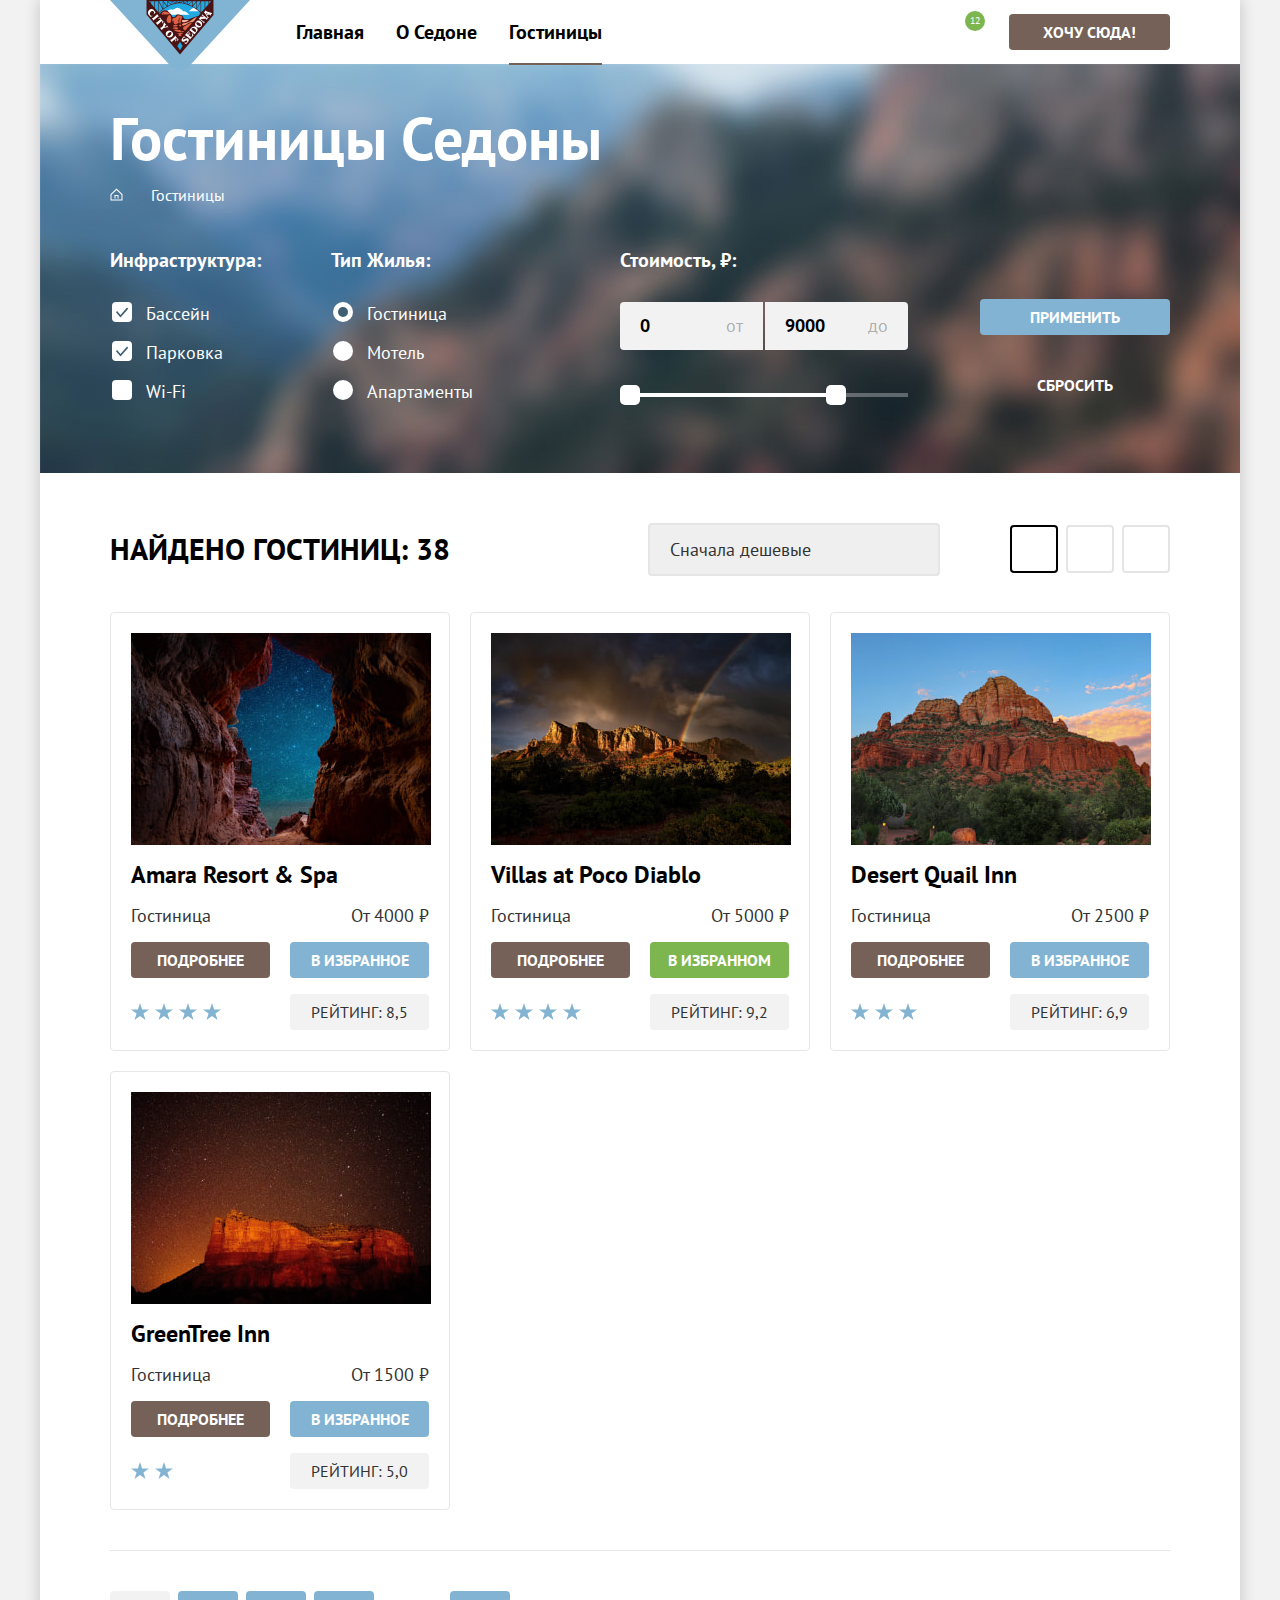
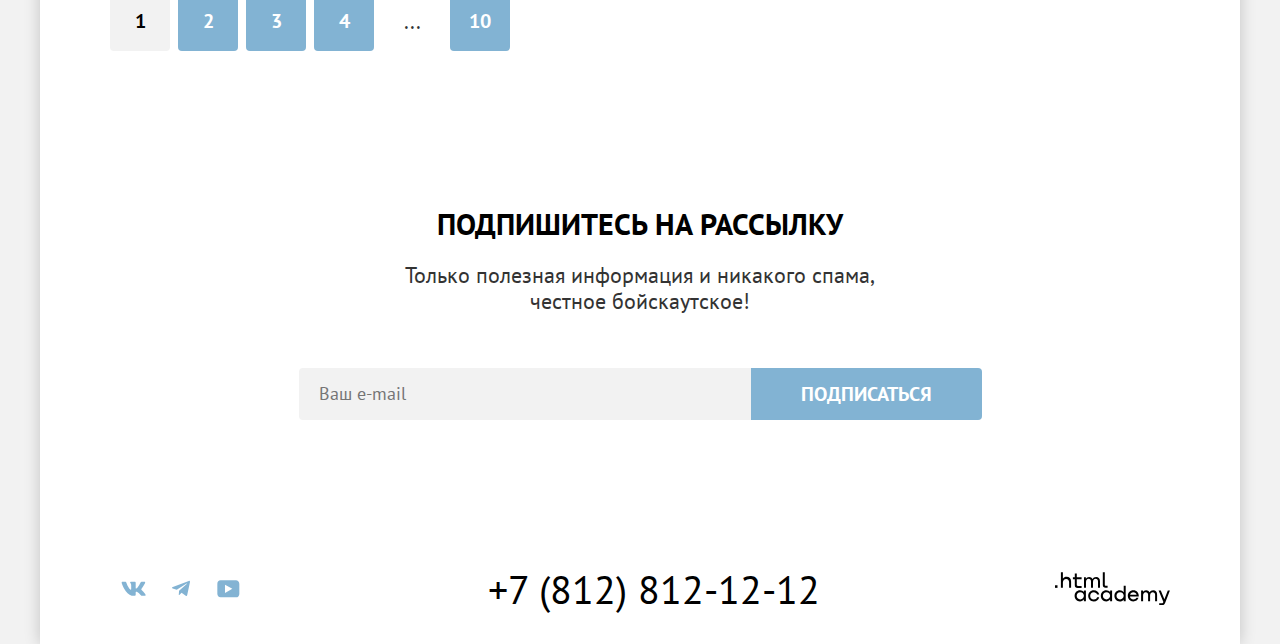
==== commit aec4c948: "Отладка переполнения, PixelPerfect" ====
--- a/catalog.html
+++ b/catalog.html
@@ -28,12 +28,16 @@
             </li>
           </ul>
           <ul class="header-icons">
-            <li><a class="header-search-link" href="#">
+            <li>
+              <a class="header-search-link" href="#">
                 <span class="visually-hidden">Поиск</span>
-              </a></li>
-            <li><a class="header-favorites-link" href="#">
+              </a>
+            </li>
+            <li>
+              <a class="header-favorites-link" href="#">
                 <output id="favoritesValue" aria-label="Гостиниц в избранном">12</output>
-              </a></li>
+              </a>
+            </li>
           </ul>
           <a href="#" class="btn header-btn">Хочу сюда!</a>
         </nav>
@@ -76,15 +80,15 @@
               <div class="price-inputs">
                 <label class="price-filter-label">
                   <span>от</span>
-                  <input type="number" name="min-price" value="0" required>
+                  <input type="number" name="min-price" value="0" min="0" max="11500" required>
                 </label>
                 <label class="price-filter-label">
                   <span>до</span>
-                  <input type="number" name="max-price" value="9000" required>
+                  <input type="number" name="max-price" value="9000" min="500" max="12000" required>
                 </label>
               </div>
               <div class="range-scale">
-                <div class="range-bar" style="left: 0; width: 226px">
+                <div class="range-bar">
                   <button type="button" class="range-toggle range-toggle-min">
                     <span class="visually-hidden">Изменить минимальную цену</span>
                   </button>
@@ -137,8 +141,9 @@
                 <span class="card-hotel-price">От 4000 ₽</span>
               </div>
               <a class="catalog-card-btn" href="#">Подробнее</a>
-              <button class="catalog-card-btn add-favorite-btn" type="button" aria-label="Добавить в избранное">В
-                избранное</button>
+              <button class="catalog-card-btn add-favorite-btn" type="button">В избранное
+                <span class="visually-hidden">Добавить в избранное</span>
+              </button>
               <div class="card-rating-stars stars4"></div>
               <span class="card-rating-value">Рейтинг: <output class="rating-value">8,5</output></span>
             </li>
@@ -152,8 +157,9 @@
                 <span class="hotel-price">От 5000 ₽</span>
               </div>
               <a class="catalog-card-btn" href="#">Подробнее</a>
-              <button class="catalog-card-btn away-favorite-btn" type="button" aria-label="Убрать из избранного">В
-                избранном</button>
+              <button class="catalog-card-btn away-favorite-btn" type="button">В избранном
+                <span class="visually-hidden">Убрать из избранного</span>
+              </button>
               <div class="card-rating-stars stars4"></div>
               <span class="card-rating-value">Рейтинг: <output class="rating-value">9,2</output></span>
             </li>
@@ -167,8 +173,9 @@
                 <span class="card-hotel-price">От 2500 ₽</span>
               </div>
               <a class="catalog-card-btn" href="#">Подробнее</a>
-              <button class="catalog-card-btn add-favorite-btn" type="button" aria-label="Добавить в избранное">В
-                избранное</button>
+              <button class="catalog-card-btn add-favorite-btn" type="button">В избранное
+                <span class="visually-hidden">Добавить в избранное</span>
+              </button>
               <div class="card-rating-stars stars3"></div>
               <span class="card-rating-value">Рейтинг: <output class="rating-value">6,9</output></span>
             </li>
@@ -182,8 +189,9 @@
                 <span class="card-hotel-price">От 1500 ₽</span>
               </div>
               <a class="catalog-card-btn" href="#">Подробнее</a>
-              <button class="catalog-card-btn add-favorite-btn" type="button" aria-label="Добавить в избранное">В
-                избранное</button>
+              <button class="catalog-card-btn add-favorite-btn" type="button">В избранное
+                  <span class="visually-hidden">Добавить в избранное</span>
+              </button>
               <div class="card-rating-stars stars2"></div>
               <span class="card-rating-value">Рейтинг: <output class="rating-value">5,0</output></span>
             </li>
--- a/styles/style.css
+++ b/styles/style.css
@@ -18,6 +18,7 @@
   line-height: 26px;
   background-color: #f2f2f2;
   margin:0;
+  padding-inline: 40px;
   color: #333333;
 }
 html, body {
@@ -46,7 +47,7 @@
 main {
   flex-grow: 1;
 }
-button.btn, .catalog-card-btn {
+button.btn, .catalog-card-btn, .modal-form-btn {
   cursor: pointer;
 }
 .btn, .catalog-card-btn {
@@ -57,6 +58,7 @@
   color: #fff;
   padding: 8px 50px;
   border-radius: 4px;
+  text-align: center;
 }
 :is(.header-btn, .search-section-btn, a.catalog-card-btn):hover,
 :is(.header-btn, .search-section-btn, a.catalog-card-btn):focus {
@@ -67,9 +69,10 @@
   color: rgba(255, 255, 255, 0.3);
   background-color: #756157;
 }
-.page-wrapper, .header-nav, .header-nav ul, .main-footer, .advantages-item-wide,
-.service-list, .subscribe-form, .socials, .filter-form, .filter-form fieldset, .price-inputs,
-.filter-buttons, .catalog-header, .toggle-view-list, .catalog-cards, .pagination {
+.page-wrapper, .header-nav, .header-nav ul, .header-icons li, .main-footer,
+.advantages-item-wide, .service-list, .subscribe-form, .socials, .filter-form,
+.filter-form fieldset, .price-inputs, .filter-buttons, .catalog-header,
+.toggle-view-list, .catalog-cards, .pagination {
   display: flex;
 }
 .header-nav {
@@ -81,8 +84,12 @@
   margin-right: 30px;
   margin-bottom: -6px;
 }
-.logo > img, .catalog-card img {
+.logo > img, .hero img, .catalog-card img {
   display: block;
+  transition: filter 0.3s ease;
+}
+.logo[href] img:hover, .logo[href] img:focus {
+  filter: drop-shadow(0 0 15px #83B3D3);
 }
 .header-links {
   flex-wrap: wrap;
@@ -96,10 +103,17 @@
   padding: 20px 16px;
 }
 .header-links-item a.active {
-  text-decoration: underline;
-  text-decoration-color: #756257;
-  text-decoration-thickness: 2px;
-  text-underline-offset: 25px;
+  position: relative;
+  pointer-events: none;
+}
+.header-links-item a.active::before {
+  content: "";
+  position: absolute;
+  height: 2px;
+  left: 16px;
+  right: 16px;
+  bottom: -1px;
+  background-color: #756257;
 }
 .header-nav .header-icons {
   margin-left: auto;
@@ -107,7 +121,8 @@
 .header-icons a {
   display: block;
   width: 44px;
-  height: 100%;
+  height: 64px;
+  align-self: center;
 }
 .header-search-link {
   background: url(../images/icons/search.svg) no-repeat center;
@@ -146,7 +161,7 @@
 .header-btn {
   margin-left: 20px;
   align-self: center;
-  white-space: nowrap;
+  padding-inline: 34px;
 }
 .header-btn, .filter-form button,
 .catalog-card-btn, .card-rating-value {
@@ -157,7 +172,7 @@
   text-align: center;
 }
 .main-index p, .main-index h2, .main-index h3, .catalog-result-title,
-.catalog-card h3, .no-background h2, .no-background p  {
+.catalog-card h3, .no-background h2, .no-background p, .modal-title  {
   margin: 0;
 }
 .hero {
@@ -166,9 +181,12 @@
   background-position: center bottom -0.5px, center center;
   background-repeat: no-repeat;
   background-size: 100% auto, cover;
-  padding: 51px 70px 82px;
-}
-.lead, .subscribe-title, .catalog-result-title {
+  padding: 51px 70px 80px;
+}
+.hero img {
+  margin-inline: auto;
+}
+.lead, .subscribe-title, .catalog-result-title, .modal-title {
   font-size: 30px;
   line-height: 36px;
   font-weight: bold;
@@ -176,7 +194,7 @@
   color: #000;
 }
 .advantages-top {
-  padding: 70px;
+  padding: 69px;
 }
 .advantages-top > .section-text {
   margin-top: 25px;
@@ -206,8 +224,9 @@
   background-color: rgba(130, 179, 211, 1);
   color:#fff;
 }
-.advantages-item-wide > img, .catalog-card img {
+.advantages-item-wide > img {
   object-fit: cover;
+  height: 100%;
 }
 .advantages-item h3 {
   width: 175px;
@@ -215,7 +234,7 @@
 }
 .advantages-item-info {
   display: grid;
-  padding: 113px 85px;
+  padding: 110px 85px;
   justify-items: center;
   align-content: space-between;
 }
@@ -235,6 +254,7 @@
 }
 .advantages-item-wide {
   grid-column: 1/-1;
+  justify-content: space-between;
 }
 .advantages-item-wide:last-child img {
   order: -1;
@@ -244,6 +264,10 @@
 }
 .service-top > .lead {
   margin-bottom: 20px;
+}
+.service-list {
+  flex-wrap: wrap;
+  justify-content: center;
 }
 .service-item {
   width: 400px;
@@ -276,7 +300,7 @@
   background-color: #fff;
 }
 .search-section, .subscribe {
-  padding: 96px 70px;
+  padding: 95px 70px;
 }
 .search-section > .lead, h2.subscribe-title {
   margin-bottom: 20px;
@@ -308,7 +332,7 @@
   line-height: 24px;
 }
 .subscribe-input {
-  width: 452px;
+  min-width: 452px;
   padding: 14px 20px;
   border: none;
   border-radius: 4px 0 0 4px;
@@ -319,7 +343,7 @@
 .main-footer {
   justify-content: space-between;
   align-items: center;
-  padding: 40px 70px 30px;
+  padding: 45px 70px 35px;
 }
 .socials {
   min-width: 142px;
@@ -356,6 +380,7 @@
   font-size: 40px;
   line-height: 40px;
   color: #000;
+  max-width: 450px;
 }
 .logo-htmlacademy {
   width: 115px;
@@ -379,7 +404,6 @@
 .logo-htmlacademy:active {
   background-color: rgba(117, 97, 87, 0.3);
 }
-
 /*---CATALOG---*/
 
 .filter {
@@ -398,6 +422,7 @@
   display: flex;
   margin-bottom: 40px;
   gap: 10px;
+  flex-wrap: wrap;
 }
 .breadcrumbs-item {
   font-size: 16px;
@@ -425,6 +450,7 @@
 }
 .filter-form fieldset {
   padding: 0;
+  margin-left: 0;
 }
 .filter-form fieldset, .filter-form button, button.catalog-card-btn {
   border: none;
@@ -483,11 +509,14 @@
   top: 5px;
   background-color: #3F5E72;
 }
-.filter-form-title {
+.filter-form-title, .hotel-search-form label, .modal-form-btn {
   font-size: 20px;
   line-height: 24px;
   font-weight: bold;
-  margin-bottom: 32px;
+}
+legend.filter-form-title {
+  margin-bottom: 30px;
+  padding: 0;
 }
 .filter-form label {
   font-size: 18px;
@@ -529,13 +558,15 @@
 .range-scale {
   position: relative;
   height: 4px;
-  margin-top: 48px;
+  margin-top: 43px;
   background-color: rgba(255, 255, 255, 0.3);
 }
 .range-bar {
   position: absolute;
+  width: 226px;
   height: 4px;
   background-color: #fff;
+  left: 0;
 }
 .range-toggle, .infrastructure-filter label::before, .housing-filter label::before {
   position: absolute;
@@ -586,7 +617,7 @@
   padding: 50px 70px 60px;
 }
 .catalog-header {
-  margin-bottom: 40px;
+  margin-bottom: 36px;
 }
 .catalog-header {
   align-items: center;
@@ -619,14 +650,13 @@
 }
 .toggle-view-list {
   min-width: 160px;
-  height:48px;
   gap: 8px;
-}
-.toggle-view-item {
-  flex-grow: 1;
+  flex-wrap: wrap;
 }
 .toggle-view-item a {
   padding: 15px 14px;
+  width: 48px;
+  height:48px;
   background: url(../images/icons/toggleview.svg) no-repeat center;
   background-clip: content-box;
   border: 2px solid #e5e5e5;
@@ -667,6 +697,9 @@
 .card-top-link, .card-price-row {
   grid-column: 1/-1;
 }
+.catalog-card img {
+  object-fit: cover;
+}
 .catalog-card h3 {
   margin-top: 16px;
   text-transform: none;
@@ -674,13 +707,13 @@
 }
 .card-price-row {
   display:flex;
+  gap: 20px;
   justify-content: space-between;
   grid-row: 2;
 }
 .catalog-card-btn {
   padding: 8px;
   display: grid;
-  place-items: center;
 }
 .away-favorite-btn:hover, .away-favorite-btn:focus {
   background-color: #6C9E42;
@@ -698,6 +731,9 @@
   background-repeat: repeat-x;
   font-size: 24px;
 }
+.card-rating-stars.stars1 {
+  width: 1em;
+}
 .card-rating-stars.stars2 {
   width: 2em;
 }
@@ -706,6 +742,9 @@
 }
 .card-rating-stars.stars4 {
   width: 4em;
+}
+.card-rating-stars.stars5 {
+  width: 5em;
 }
 .card-rating-value {
   display: block;
@@ -723,8 +762,9 @@
 }
 .pagination-item a, .pagination-skip {
   display: grid;
-  width: 60px;
+  min-width: 60px;
   height: 60px;
+  padding-inline: 15px;
   place-items: center;
 }
 .pagination-item a {
@@ -752,6 +792,228 @@
 }
 .subscribe.no-background {
   background: none;
+}
+/*---MODAL---*/
+
+.modal-container {
+  position: fixed;
+  top: 0;
+  left: 0;
+  display: flex;
+  width: 100%;
+  height: 100%;
+  background-color: rgba(242, 242, 242, 0.8);
+}
+.modal-container-close {
+  display: none;
+}
+.modal {
+  position: relative;
+  margin: auto;
+  padding: 64px 70px;
+  background-color: #ffffff;
+  box-shadow: 0 25px 50px rgba(0, 0, 0, 0.15);
+  border-radius: 30px;
+}
+.modal-hotel-search {
+  width: 717px;
+}
+.modal-close-button {
+  position: absolute;
+  top: 64px;
+  right: 52px;
+  width: 52px;
+  height: 52px;
+  border: none;
+  background: url("../images/icons/close.svg") no-repeat center;
+  background-color: #F2F2F2;
+  border-radius: 50%;
+  cursor: pointer;
+}
+.hotel-search-form {
+  display: grid;
+  grid-template-columns: 1fr repeat(4, 110px);
+  grid-template-rows: repeat(3, 48px) auto;
+  row-gap: 48px;
+  margin-top: 64px;
+}
+.hotel-search-form input, .modal-form-btn {
+  border: none;
+}
+.hotel-search-form label {
+  align-self: center;
+  color: #000;
+  cursor: pointer;
+}
+.children-label-box {
+  position: relative;
+  display: flex;
+  gap: 10px;
+  align-items: center;
+  justify-self: end;
+  grid-column: 3/span 2;
+  margin-right: 46px;
+  padding-left: 15px;
+}
+.hotel-search-form input {
+  font-family: inherit;
+  font-size: 18px;
+  font-weight: bold;
+  border-radius: 4px;
+}
+.hotel-search-form input[type=text] {
+  line-height: 24px;
+  padding-inline: 20px;
+  grid-column: 2/-1;
+  background: url("../images/icons/calendar.svg") no-repeat right;
+  background-color: #f2f2f2;
+  background-position-x: 95%;
+}
+.adult-amount-box, .children-amount-box, .hotel-search-form label {
+  position: relative;
+}
+.modal-form-msg {
+  position: absolute;
+  font-size: 16px;
+  line-height: 21px;
+  font-weight: normal;
+  width: 400px;
+  left: 115%;
+  top: 40px;
+}
+.error-msg {
+  color: #FF5757;
+}
+.available-msg {
+  color: #333333;
+}
+.hotel-search-form input[type=number] {
+  line-height: 20px;
+  text-align: center;
+  width: 110px;
+  height: 48px;
+  background-color: #f2f2f2;
+}
+.hotel-search-form input[type=number]::-webkit-outer-spin-button,
+.hotel-search-form input[type=number]::-webkit-inner-spin-button {
+  appearance: none;
+}
+.modal-close-button:hover, .modal-close-button:focus,
+.hotel-search-form input:hover, .hotel-search-form input:focus {
+  background-color: #E6E6E6;
+}
+.modal-close-button:focus, .hotel-search-form input:focus {
+  outline: 3px solid #83B3D3;
+}
+.modal-close-button:active {
+  background-image: url("data:image/svg+xml,%3Csvg width='20' height='20' viewBox='0 0 20 20' fill='none' xmlns='http://www.w3.org/2000/svg'%3E%3Cg opacity='0.3'%3E%3Cpath d='M17 4.29231L15.7077 3L10 8.70769L4.29231 3L3 4.29231L8.70769 10L3 15.7077L4.29231 17L10 11.2923L15.7077 17L17 15.7077L11.2923 10L17 4.29231Z' fill='black'/%3E%3C/g%3E%3C/svg%3E");
+}
+.amount-btn {
+  position: absolute;
+  width: 20px;
+  height: 20px;
+  top: 14px;
+  cursor: pointer;
+  border: none;
+  border-radius: 3px;
+  background-color: transparent;
+}
+.amount-btn::before {
+  content: "";
+  display: block;
+  width: 30px;
+  height: 48px;
+  background-color: rgba(117, 97, 87, 0.3);
+}
+.btn-down {
+  left: 5px;
+}
+.btn-up {
+  right: 5px;
+}
+.btn-down::before, .btn-up::before {
+  position: absolute;
+  top: -14px;
+  left: -5px;
+}
+.btn-down::before {
+  mask: url(../images/icons/btnminus.svg) no-repeat center;
+}
+.btn-up::before {
+  mask: url(../images/icons/btnplus.svg) no-repeat center;
+}
+.amount-btn:hover::before, .amount-btn:focus::before {
+  background-color: #000;
+}
+.amount-btn:focus {
+  outline: 3px solid #82B3D3;
+}
+.amount-btn:active::before {
+  opacity: 0.2;
+}
+.tooltip-btn  {
+  flex-shrink: 0;
+  width: 26px;
+  height: 26px;
+  border-radius: 50%;
+  border: none;
+  background: url(../images/icons/tooltip.svg) no-repeat center;
+  background-color: #83B3D3;
+  cursor: pointer;
+}
+.tooltip-btn:hover {
+  background-color: #68A2CA;
+}
+.tooltip-text {
+  position: absolute;
+  display: none;
+  color: #fff;
+  font-size: 16px;
+  line-height: 20px;
+  width: 256px;
+  min-height: 143px;
+  top: 53px;
+  left: -41px;
+  background-color: #333333;
+  padding: 22px;
+  border-radius: 10px;
+  box-shadow: 0 15px 30px rgba(0, 0, 0, 0.3);
+  z-index: 1;
+}
+.tooltip-text::before {
+  content: "";
+  position: absolute;
+  top: -17px;
+  left: 118px;
+  border: 9px solid transparent;
+  border-bottom-color: #333333;
+}
+.tooltip-btn:hover + .tooltip-text, .tooltip-btn:focus + .tooltip-text {
+  display: block;
+}
+.children-amount-box {
+  grid-column: 5;
+}
+.modal-number-inputs, .modal-form-btn {
+  grid-column: 1/-1;
+}
+.modal-form-btn {
+  color: #fff;
+  text-transform: uppercase;
+  background-color: #83B3D3;
+  border-radius: 10px;
+  padding: 18px 40px;
+}
+.modal-form-btn:hover, .modal-form-btn:focus {
+  background-color: #68A2CA;
+  outline: none;
+}
+.modal-form-btn:active {
+  color: rgba(255, 255, 255, 0.3);
+}
+.modal-form-btn:disabled {
+  background-color: #E5E5E5;
+  cursor: not-allowed;
 }
 .visually-hidden {
   position: absolute;
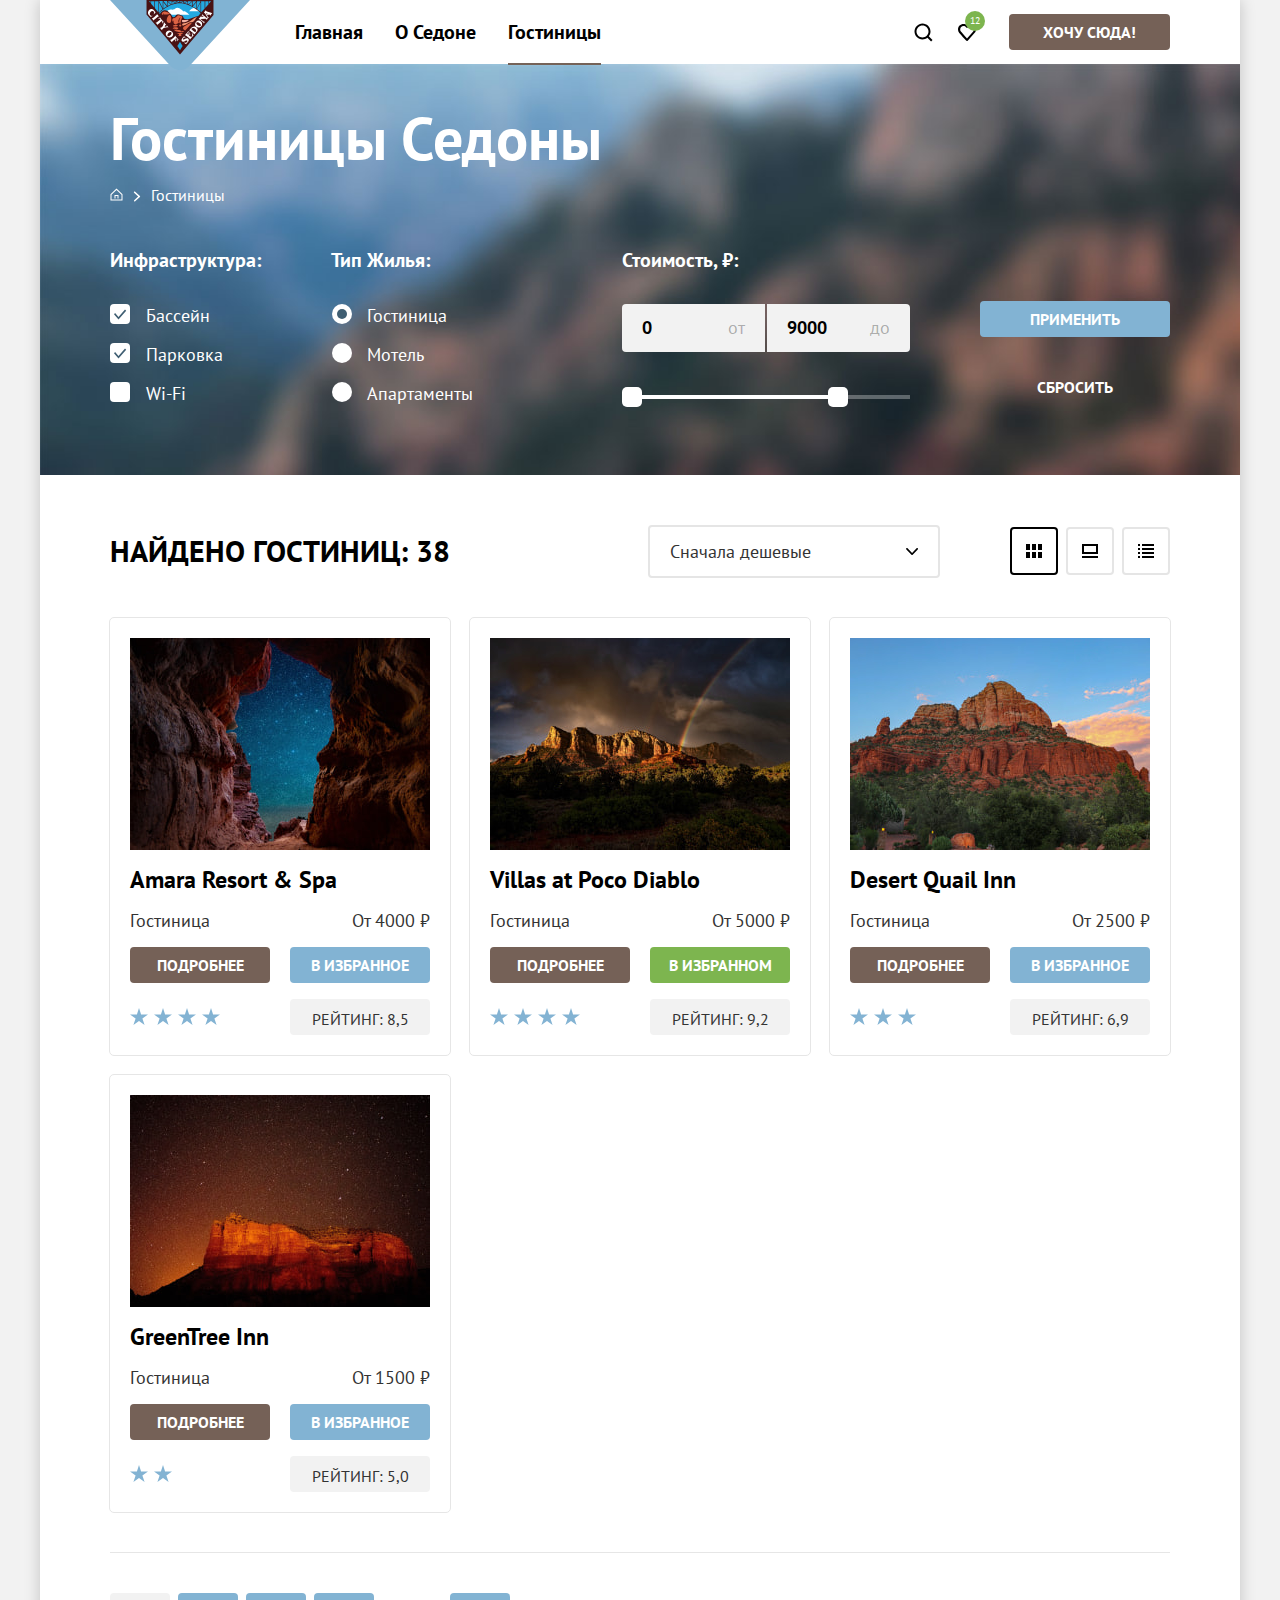
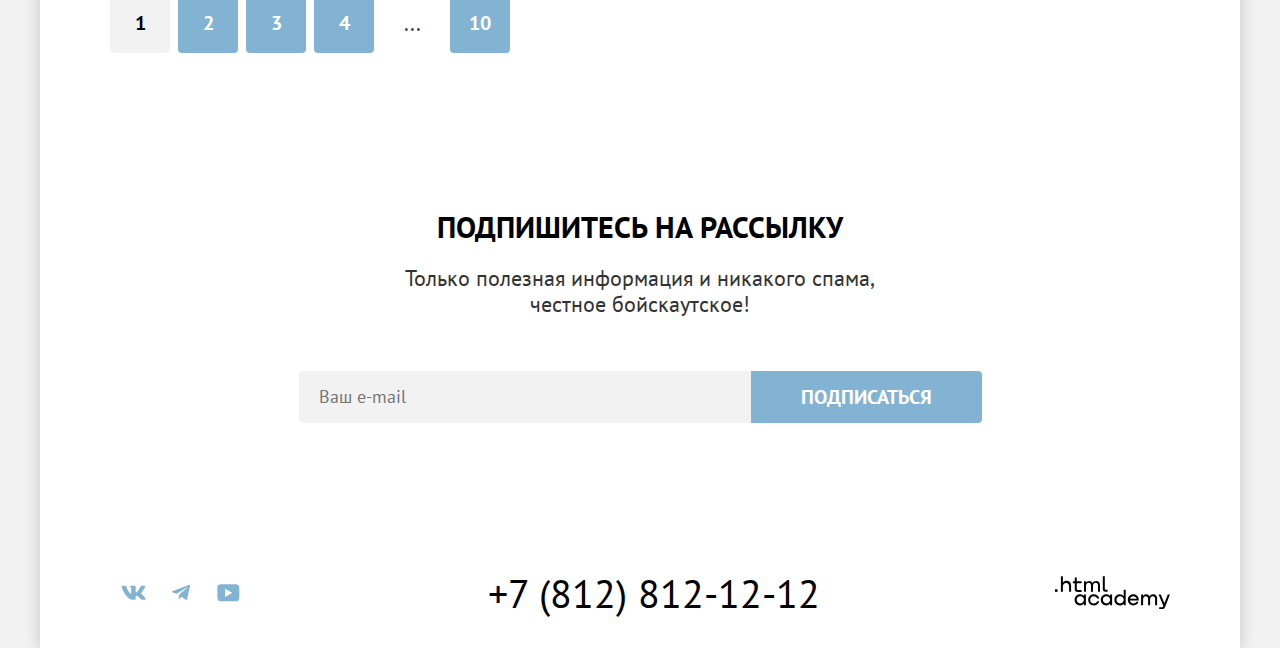
==== commit ea2fc138: "Merge pull request #1 from Lonelypactyx/master" ====
--- a/catalog.html
+++ b/catalog.html
@@ -39,7 +39,7 @@
               </a>
             </li>
           </ul>
-          <a href="#" class="btn header-btn">Хочу сюда!</a>
+          <a href="#" class="btn header-btn">Хочу&nbsp;сюда!</a>
         </nav>
       </header>
       <!-- MAIN -->
@@ -233,7 +233,9 @@
             </a>
           </li>
         </ul>
-        <a href="tel:+78128121212" class="footer-phone" aria-label="Наш телефон">+7 (812) 812-12-12</a>
+        <div class="footer-phones">
+          <a href="tel:+78128121212" class="footer-phone"><span class="visually-hidden">Наш телефон</span>+7 (812) 812-12-12</a>
+        </div>
         <a href="https://htmlacademy.ru/intensive/htmlcss" class="logo-htmlacademy">
           <span class="visually-hidden">Перейти в HTML-Academy</span>
         </a>
--- a/styles/style.css
+++ b/styles/style.css
@@ -80,13 +80,12 @@
   padding: 0 70px;
 }
 .logo {
-  align-self: start;
-  margin-right: 30px;
+  margin-right: 29px;
   margin-bottom: -6px;
 }
 .logo > img, .hero img, .catalog-card img {
   display: block;
-  transition: filter 0.3s ease;
+  transition: filter 0.2s ease;
 }
 .logo[href] img:hover, .logo[href] img:focus {
   filter: drop-shadow(0 0 15px #83B3D3);
@@ -181,7 +180,7 @@
   background-position: center bottom -0.5px, center center;
   background-repeat: no-repeat;
   background-size: 100% auto, cover;
-  padding: 51px 70px 80px;
+  padding: 51px 70px 82px;
 }
 .hero img {
   margin-inline: auto;
@@ -234,7 +233,7 @@
 }
 .advantages-item-info {
   display: grid;
-  padding: 110px 85px;
+  padding: 112px 84px;
   justify-items: center;
   align-content: space-between;
 }
@@ -247,7 +246,7 @@
   background-color: rgba(0, 0, 0, 0.3);
 }
 .advantages-item-wide > .advantages-item-info {
-  padding-block: 102px;
+  padding-block: 103px;
 }
 .advantages-item-wide > .advantages-item-info::before {
   background-color: rgba(255, 255, 255, 0.3);
@@ -260,14 +259,13 @@
   order: -1;
 }
 .service-top {
-  padding: 64px 70px;
+  padding: 63px 70px;
 }
 .service-top > .lead {
   margin-bottom: 20px;
 }
 .service-list {
   flex-wrap: wrap;
-  justify-content: center;
 }
 .service-item {
   width: 400px;
@@ -282,7 +280,7 @@
   mask-position: center -29px;
   background-color: #83B3D3;
   width: 75px;
-  height: 72px;
+  height: 73px;
 }
 .service-item:first-child::before {
   -webkit-mask-position-x: -25px;
@@ -290,8 +288,8 @@
 .service-item:last-child::before {
   -webkit-mask-position-x: 100px;
   -webkit-mask-position-y: -25px;
-  margin-top: -5px;
-  height: 77px;
+  margin-top: -2px;
+  height: 75px;
 }
 .service-item h3 {
   margin-block: 30px;
@@ -300,7 +298,7 @@
   background-color: #fff;
 }
 .search-section, .subscribe {
-  padding: 95px 70px;
+  padding: 96px 70px;
 }
 .search-section > .lead, h2.subscribe-title {
   margin-bottom: 20px;
@@ -343,14 +341,13 @@
 .main-footer {
   justify-content: space-between;
   align-items: center;
-  padding: 45px 70px 35px;
+  padding: 46px 70px 35px;
 }
 .socials {
-  min-width: 142px;
+  width: 142px;
   flex-wrap: wrap;
 }
 .socials-item {
-  width:33.3%;
   flex-grow: 1;
   min-height: 40px;
 }
@@ -375,6 +372,10 @@
 }
 .socials-item:active a {
   background-color: rgba(104, 162, 202, 0.3);
+}
+.footer-phones {
+  display: grid;
+  gap: 20px;
 }
 .footer-phone {
   font-size: 40px;
@@ -450,15 +451,15 @@
 }
 .filter-form fieldset {
   padding: 0;
-  margin-left: 0;
+  margin: 0;
 }
 .filter-form fieldset, .filter-form button, button.catalog-card-btn {
   border: none;
 }
-.infrastructure-filter {
+.filter-form .infrastructure-filter {
   margin-right: 70px;
 }
-.housing-filter {
+.filter-form .housing-filter {
   margin-right: auto;
 }
 .infrastructure-filter, .housing-filter, .price-filter, .filter-buttons {
@@ -471,7 +472,7 @@
   position: relative;
   padding-left: 36px;
 }
-:is(.infrastructure-filter, .housing-filter) label:hover {
+:is(.infrastructure-filter, .housing-filter) label:has(input:not(:disabled)):hover {
   opacity: 0.6;
 }
 :is(.infrastructure-filter, .housing-filter) label:focus {
@@ -483,7 +484,7 @@
 .infrastructure-filter label::before {
   content: "";
   border-radius: 4px;
-  left: 2px;
+  left: 0;
 }
 .infrastructure-filter label:has(input:checked)::before {
   background: url(../images/icons/tick.svg) no-repeat center;
@@ -497,7 +498,7 @@
 .housing-filter label::before {
   content: "";
   border-radius: 50%;
-  left: 2px;
+  left: 1px;
 }
 .housing-filter label:has(input:checked)::after {
   content: "";
@@ -505,9 +506,14 @@
   border-radius: 50%;
   width: 10px;
   height: 10px;
-  left: 7px;
+  left: 6px;
   top: 5px;
   background-color: #3F5E72;
+}
+.infrastructure-filter label:has(input:disabled),
+.housing-filter label:has(input:disabled) {
+  opacity: 0.2;
+  pointer-events: none;
 }
 .filter-form-title, .hotel-search-form label, .modal-form-btn {
   font-size: 20px;
@@ -515,7 +521,7 @@
   font-weight: bold;
 }
 legend.filter-form-title {
-  margin-bottom: 30px;
+  margin-bottom: 32px;
   padding: 0;
 }
 .filter-form label {
@@ -532,7 +538,11 @@
 .price-filter input[type=number]::-webkit-inner-spin-button {
   appearance: none;
 }
-:is(.price-filter input[type=number], .subscribe-input):hover, :is(.price-filter input[type=number], .subscribe-input):focus {
+.price-filter input[type=number] {
+  -moz-appearance: textfield;
+}
+:is(.price-filter input[type=number], .subscribe-input):hover,
+:is(.price-filter input[type=number], .subscribe-input):focus {
   background-color: #E6E6E6;
 }
 :is(.price-filter input[type=number], .subscribe-input):focus {
@@ -617,9 +627,7 @@
   padding: 50px 70px 60px;
 }
 .catalog-header {
-  margin-bottom: 36px;
-}
-.catalog-header {
+  margin-bottom: 40px;
   align-items: center;
 }
 .catalog-select {
@@ -637,6 +645,7 @@
   background-image: url("../images/icons/selectarrow.svg");
   background-repeat: no-repeat;
   background-position: right 20px center;
+  background-color: #fff;
 }
 .catalog-select:hover, .catalog-select:focus {
   border-color: #68A2CA;
@@ -691,7 +700,7 @@
   gap: 16px 20px;
   width: 340px;
   padding: 20px;
-  border: 1px solid #E6E6E6;
+  outline: 1px solid #E6E6E6;
   border-radius: 4px;
 }
 .card-top-link, .card-price-row {
@@ -748,7 +757,7 @@
 }
 .card-rating-value {
   display: block;
-  padding: 8px;
+  padding:  10px 8px 6px;
   text-align: center;
   background: #F2F2F2;
   text-transform: uppercase;
@@ -773,12 +782,14 @@
   font-weight: bold;
   border-radius: 4px;
 }
-:is(.pagination-item a:not(.pagination-current-page), .subscribe-btn:not(:disabled), .apply-filter-btn:not(:disabled), .add-favorite-btn):hover,
+:is(.pagination-item a:not(.pagination-current-page), .subscribe-btn:not(:disabled),
+.apply-filter-btn:not(:disabled), .add-favorite-btn):hover,
 :is(.pagination-item a, .subscribe-btn, .apply-filter-btn, .add-favorite-btn):focus {
   background-color: #68A2CA;
   outline: none;
 }
-:is(.pagination-item a:not(.pagination-current-page), .subscribe-btn, .apply-filter-btn, .add-favorite-btn):active {
+:is(.pagination-item a:not(.pagination-current-page), .subscribe-btn,
+.apply-filter-btn, .add-favorite-btn):active {
   color: rgba(255, 255, 255, 0.3);
   background-color: #82B3D3;
 }
@@ -803,6 +814,7 @@
   width: 100%;
   height: 100%;
   background-color: rgba(242, 242, 242, 0.8);
+  overflow-y: scroll;
 }
 .modal-container-close {
   display: none;
@@ -832,8 +844,7 @@
 }
 .hotel-search-form {
   display: grid;
-  grid-template-columns: 1fr repeat(4, 110px);
-  grid-template-rows: repeat(3, 48px) auto;
+  grid-template-rows: repeat(auto-fit, minmax(48px, auto));
   row-gap: 48px;
   margin-top: 64px;
 }
@@ -841,62 +852,70 @@
   border: none;
 }
 .hotel-search-form label {
-  align-self: center;
   color: #000;
   cursor: pointer;
-}
-.children-label-box {
-  position: relative;
-  display: flex;
-  gap: 10px;
-  align-items: center;
-  justify-self: end;
-  grid-column: 3/span 2;
-  margin-right: 46px;
-  padding-left: 15px;
 }
 .hotel-search-form input {
   font-family: inherit;
   font-size: 18px;
   font-weight: bold;
   border-radius: 4px;
+  padding-block: 12px;
+}
+.modal-form-field {
+  display: flex;
+  justify-content: space-between;
+  align-items: center;
 }
 .hotel-search-form input[type=text] {
+  width: 440px;
+  height: 100%;
   line-height: 24px;
   padding-inline: 20px;
-  grid-column: 2/-1;
   background: url("../images/icons/calendar.svg") no-repeat right;
   background-color: #f2f2f2;
   background-position-x: 95%;
 }
-.adult-amount-box, .children-amount-box, .hotel-search-form label {
+.adult-amount-box, .children-amount-box, .date-input-box {
   position: relative;
 }
-.modal-form-msg {
-  position: absolute;
+.date-input-msg {
+  position: absolute;
+  display: block;
   font-size: 16px;
   line-height: 21px;
   font-weight: normal;
   width: 400px;
-  left: 115%;
-  top: 40px;
+  left: 20px;
+  bottom: -26px;
 }
 .error-msg {
   color: #FF5757;
 }
 .available-msg {
   color: #333333;
+}
+.number-input-box {
+  display: flex;
+  align-items: center;
+}
+.number-input-box:nth-child(2n) {
+  padding-left: 10px;
 }
 .hotel-search-form input[type=number] {
   line-height: 20px;
   text-align: center;
   width: 110px;
-  height: 48px;
+  height: 100%;
+  margin-left: 46px;
   background-color: #f2f2f2;
 }
 .hotel-search-form input[type=number]::-webkit-outer-spin-button,
 .hotel-search-form input[type=number]::-webkit-inner-spin-button {
   appearance: none;
+}
+.hotel-search-form input[type=number] {
+  -moz-appearance: textfield;
 }
 .modal-close-button:hover, .modal-close-button:focus,
 .hotel-search-form input:hover, .hotel-search-form input:focus {
@@ -926,10 +945,10 @@
   background-color: rgba(117, 97, 87, 0.3);
 }
 .btn-down {
-  left: 5px;
+  left: 56px;
 }
 .btn-up {
-  right: 5px;
+  right: 10px;
 }
 .btn-down::before, .btn-up::before {
   position: absolute;
@@ -952,9 +971,11 @@
   opacity: 0.2;
 }
 .tooltip-btn  {
+  position: relative;
   flex-shrink: 0;
   width: 26px;
   height: 26px;
+  margin-left: 10px;
   border-radius: 50%;
   border: none;
   background: url(../images/icons/tooltip.svg) no-repeat center;
@@ -970,12 +991,12 @@
   color: #fff;
   font-size: 16px;
   line-height: 20px;
+  text-align: left;
   width: 256px;
-  min-height: 143px;
-  top: 53px;
-  left: -41px;
+  top: 40px;
+  left: -116px;
   background-color: #333333;
-  padding: 22px;
+  padding: 22px 21px;
   border-radius: 10px;
   box-shadow: 0 15px 30px rgba(0, 0, 0, 0.3);
   z-index: 1;
@@ -988,14 +1009,11 @@
   border: 9px solid transparent;
   border-bottom-color: #333333;
 }
-.tooltip-btn:hover + .tooltip-text, .tooltip-btn:focus + .tooltip-text {
+.tooltip-btn:hover .tooltip-text, .tooltip-btn:focus .tooltip-text {
   display: block;
 }
-.children-amount-box {
-  grid-column: 5;
-}
-.modal-number-inputs, .modal-form-btn {
-  grid-column: 1/-1;
+.modal-form-btn, .tooltip-btn {
+  font-family: inherit;
 }
 .modal-form-btn {
   color: #fff;
